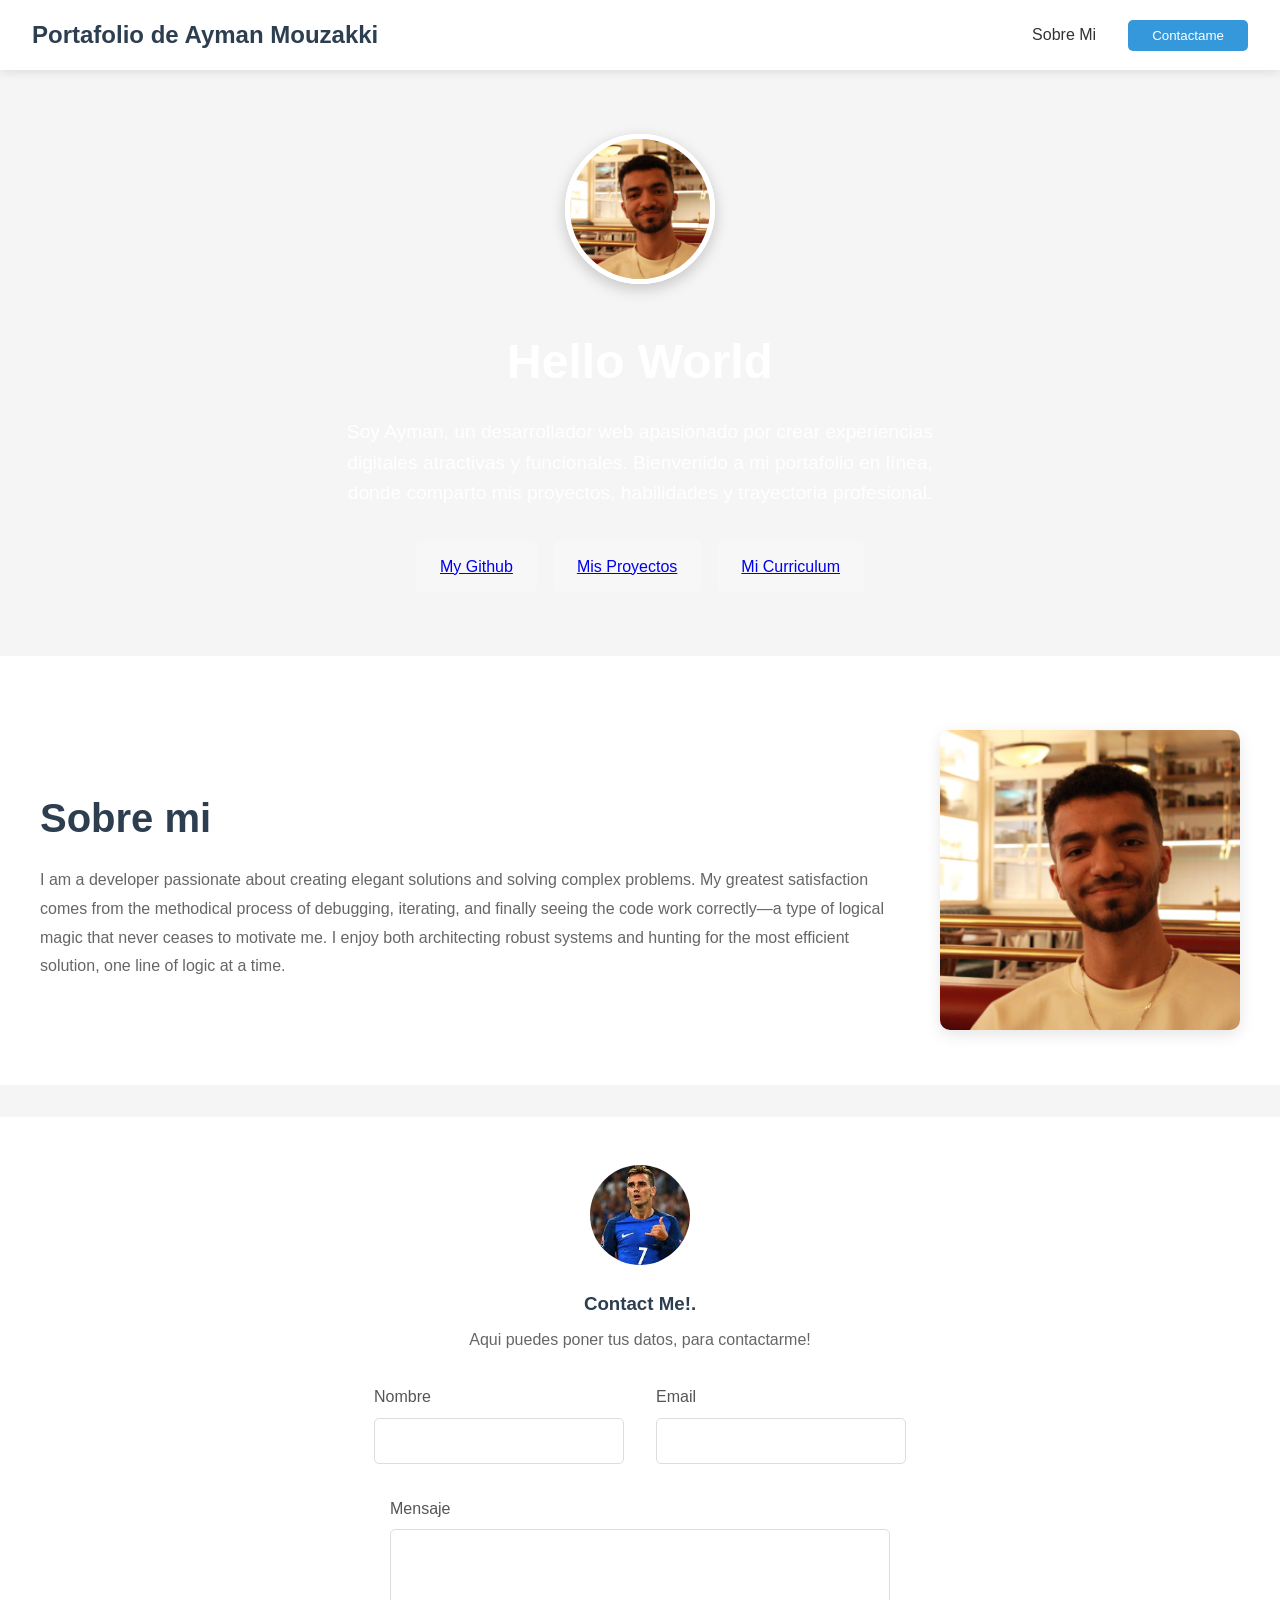
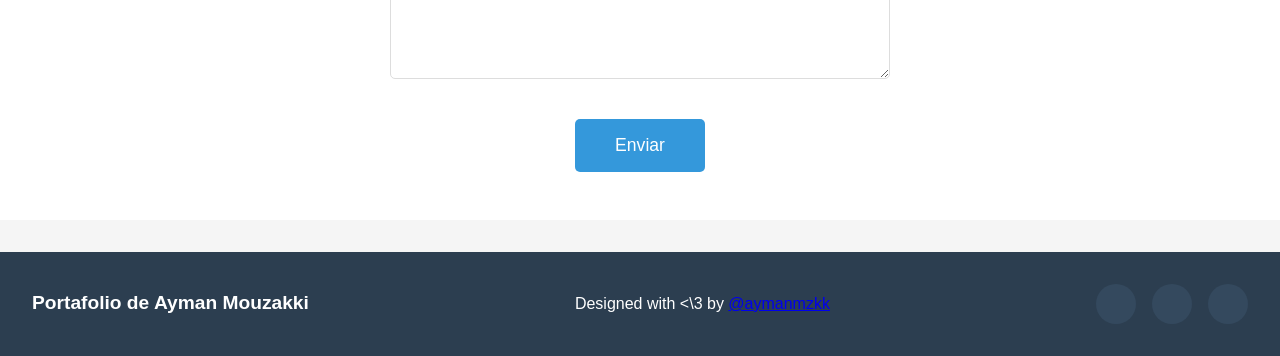
==== index.html @ 9262d787 "Add files via upload" ====
<!DOCTYPE html>
<html lang="en">
  <head>
    <meta charset="UTF-8" />
    <meta name="viewport" content="width=device-width, initial-scale=1.0" />
    <title>Portafolio de Ayman Mouzakki</title>
    <link rel="stylesheet" href="estilo.css" />
  </head>
  <body>
    <header>
      <nav>
        <ul>
          <li><a href="#" class="cf-name">Portafolio de Ayman Mouzakki</a></li>
          <div class="center-cf">
            <li>Sobre Mi</li>
            <button>Contactame</button>
          </div>
        </ul>
      </nav>
    </header>
    <section>
      <article>
        <div class="banner-main">
          <div class="img-div">
            <img class="avatar" />
            <div class="hover">
              <img src="CV picture.jpg" alt="" />
            </div>
          </div>
          <h1>Hello World </h1>

          <p>Soy Ayman, un desarrollador web apasionado por crear experiencias digitales atractivas y funcionales. Bienvenido a mi portafolio en línea, donde comparto mis proyectos, habilidades y trayectoria profesional.
          </p>
        <div class="red-social-manage">
          <div class="My-Github">
              <a href="https://github.com/aymanmzkk">My Github</a>
            </div>
            <div class="Mis-Proyectos">
              <a href="https://aymanmzkk.github.io/Portafolio/">Mis Proyectos</a>
            </div>
            <div class="Mi-Curriculum">
              <a href="https://aymanmzkk.github.io/Curriculum/">Mi Curriculum</a>
            </div>
          </div>
        </div>
        <div class="about-banner">
          <img class="hero" src="" alt="" />
          <div class="card">
            <div class="content-text">
              <h1>Sobre mi</h1>
              <p>
                I am a developer passionate about creating elegant solutions and solving complex problems. 
                My greatest satisfaction comes from the methodical process of debugging, 
                iterating, and finally seeing the code work correctly—a type of logical 
                magic that never ceases to motivate me. I enjoy both architecting robust 
                systems and hunting for the most efficient solution, one line of logic at a time.
              </p>
            </div>

            <div class="content-image">
              <img src="CV picture.jpg" alt="" />
            </div>
          </div>
        </div>
        <div class="contact-banner">
          <img src="Contact me.jpg" alt="" />
          <h1>Contact Me!.</h1>
          <p>Aqui puedes poner tus datos, para contactarme!</p>

          <div class="contact-inputs">
            <div class="input-div">
              <label>Nombre</label>
              <input type="text" />
            </div>

            <div class="input-div">
              <label>Email</label>
              <input type="text" />
            </div>
          </div>
          <div class="textarea-div">
            <label>Mensaje</label>
            <textarea></textarea>
          </div>
          <button>Enviar</button>
        </div>
      </article>
    </section>

    <footer>
      <nav>
        <ul>
          <p class="name">Portafolio de Ayman Mouzakki</p>
          <p>Designed with <\3 by <a href="https://www.linkedin.com/in/ayman-mouzakki-a1b63639b/">@aymanmzkk</a></p>
          <div class="red-social">
            <div class="card-red">
              <i class="bx bxl-facebook-circle"></i>
            </div>
            <div class="card-red">
              <i class="bx bxl-twitter"></i>
            </div>
            <div class="card-red">
              <i class="bx bxl-github"></i>
            </div>
          </div>
        </ul>
      </nav>
    </footer>
  </body>
</html>
---- estilo.css ----
/* Reset and basic styles */
* {
    margin: 0;
    padding: 0;
    box-sizing: border-box;
    font-family: 'Segoe UI', Tahoma, Geneva, Verdana, sans-serif;
}

body {
    background-color: #f5f5f5;
    color: #333;
    line-height: 1.6;
}

/* Header styles */
header {
    background-color: #fff;
    box-shadow: 0 2px 10px rgba(0,0,0,0.1);
    padding: 1rem 2rem;
    position: sticky;
    top: 0;
    z-index: 100;
}

nav ul {
    display: flex;
    justify-content: space-between;
    align-items: center;
    list-style: none;
}

.cf-name {
    font-size: 1.5rem;
    font-weight: bold;
    color: #2c3e50;
    text-decoration: none;
}

.center-cf {
    display: flex;
    align-items: center;
    gap: 2rem;
}

.center-cf button {
    background-color: #3498db;
    color: white;
    border: none;
    padding: 0.5rem 1.5rem;
    border-radius: 5px;
}

/* Banner Main */
.banner-main {
    text-align: center;
    padding: 4rem 2rem;
    background: linear-gradient(135deg, #667eea 0%);
    color: white;
}

.img-div {
    position: relative;
    display: inline-block;
    margin-bottom: 2rem;
}

.avatar {
    width: 150px;
    height: 150px;
    border-radius: 50%;
    border: 5px solid white;
    box-shadow: 0 5px 15px rgba(0,0,0,0.2);
}

.hover {
    position: absolute;
    top: 0;
    left: 0;
}

/* Maybe NOOOO */
.hover img {
    width: 150px;
    height: 150px;
    border-radius: 50%;
    object-fit: cover;
    border: 5px solid white;
}

.banner-main h1 {
    font-size: 3rem;
    margin-bottom: 1rem;
    
}

.banner-main p {
    font-size: 1.2rem;
    max-width: 600px;
    margin: 0 auto 2rem;
    
}

.red-social-manage {
    display: flex;
    justify-content: center;
    gap: 1rem;
    flex-wrap: wrap;
}

.Mi-Curriculum, .Mis-Proyectos, .My-Github {
    background: rgba(255,255,255,0.2);
    padding: 0.8rem 1.5rem;
    border-radius: 5px;
    cursor: pointer;
    transition: background-color 0.3s;
    display: flex;
    align-items: center;
    gap: 0.5rem;
}

/* About Banner */
.about-banner {
    padding: 3rem 2rem;
    background-color: white;
    margin-bottom: 2rem;
}

.card {
    display: flex;
    align-items: center;
    gap: 3rem;
    max-width: 1200px;
    margin: 0 auto;
    flex-wrap: wrap;
}

.content-text {
    flex: 1;
    min-width: 300px;
}

.content-text h1 {
    color: #2c3e50;
    margin-bottom: 1rem;
    font-size: 2.5rem;
}

.content-text p {
    color: #666;
    line-height: 1.8;
}

.content-image img {
    width: 300px;
    height: 300px;
    object-fit: cover;
    border-radius: 10px;
    box-shadow: 0 5px 15px rgba(0,0,0,0.1);
}

/* Contact Banner */
.contact-banner {
    background-color: white;
    padding: 3rem 2rem;
    text-align: center;
    margin-bottom: 2rem;
}

.contact-banner img {
    width: 100px;
    height: 100px;
    border-radius: 50%;
    object-fit: cover;
    margin-bottom: 1rem;
}

.contact-banner h1 {
    color: #2c3e50;
    margin-bottom: 0.5rem;
}

.contact-banner p {
    color: #666;
    margin-bottom: 2rem;
}

.contact-inputs {
    display: flex;
    gap: 2rem;
    justify-content: center;
    margin-bottom: 2rem;
    flex-wrap: wrap;
}

.input-div {
    display: flex;
    flex-direction: column;
    text-align: left;
    min-width: 250px;
}

.input-div label {
    margin-bottom: 0.5rem;
    color: #555;
    font-weight: 500;
}

.input-div input {
    padding: 0.8rem;
    border: 1px solid #ddd;
    border-radius: 5px;
    font-size: 1rem;
}

.textarea-div {
    max-width: 500px;
    margin: 0 auto 2rem;
    text-align: left;
}

.textarea-div label {
    display: block;
    margin-bottom: 0.5rem;
    color: #555;
    font-weight: 500;
}

.textarea-div textarea {
    width: 100%;
    padding: 0.8rem;
    border: 1px solid #ddd;
    border-radius: 5px;
    font-size: 1rem;
    min-height: 150px;
    resize: vertical;
}

.contact-banner button {
    background-color: #3498db;
    color: white;
    border: none;
    padding: 1rem 2.5rem;
    border-radius: 5px;
    font-size: 1.1rem;
    cursor: pointer;
    transition: background-color 0.3s;
}

.contact-banner button:hover {
    background-color: #2980b9;
}

/* Footer */
footer {
    background-color: #2c3e50;
    color: white;
    padding: 2rem;
}

footer nav ul {
    display: flex;
    justify-content: space-between;
    align-items: center;
    flex-wrap: wrap;
    gap: 1rem;
}

.name {
    font-size: 1.2rem;
    font-weight: bold;
}

.copy {
    color: #bdc3c7;
}

.red-social {
    display: flex;
    gap: 1rem;
}

.card-red {
    background-color: #34495e;
    width: 40px;
    height: 40px;
    border-radius: 50%;
    display: flex;
    align-items: center;
    justify-content: center;
    cursor: pointer;
    transition: background-color 0.3s;
}

.card-red:hover {
    background-color: #3498db;
}

.card-red i {
    font-size: 1.2rem;
}

/* Responsive Design */
@media (max-width: 768px) {
    .card {
        flex-direction: column;
        text-align: center;
    }
    
    .banner-main h1 {
        font-size: 2rem;
    }
    
    .contact-inputs {
        flex-direction: column;
        align-items: center;
    }
    
    footer nav ul {
        flex-direction: column;
        text-align: center;
    }
}

/* Add box icons styling */
.bx {
    vertical-align: middle;
}
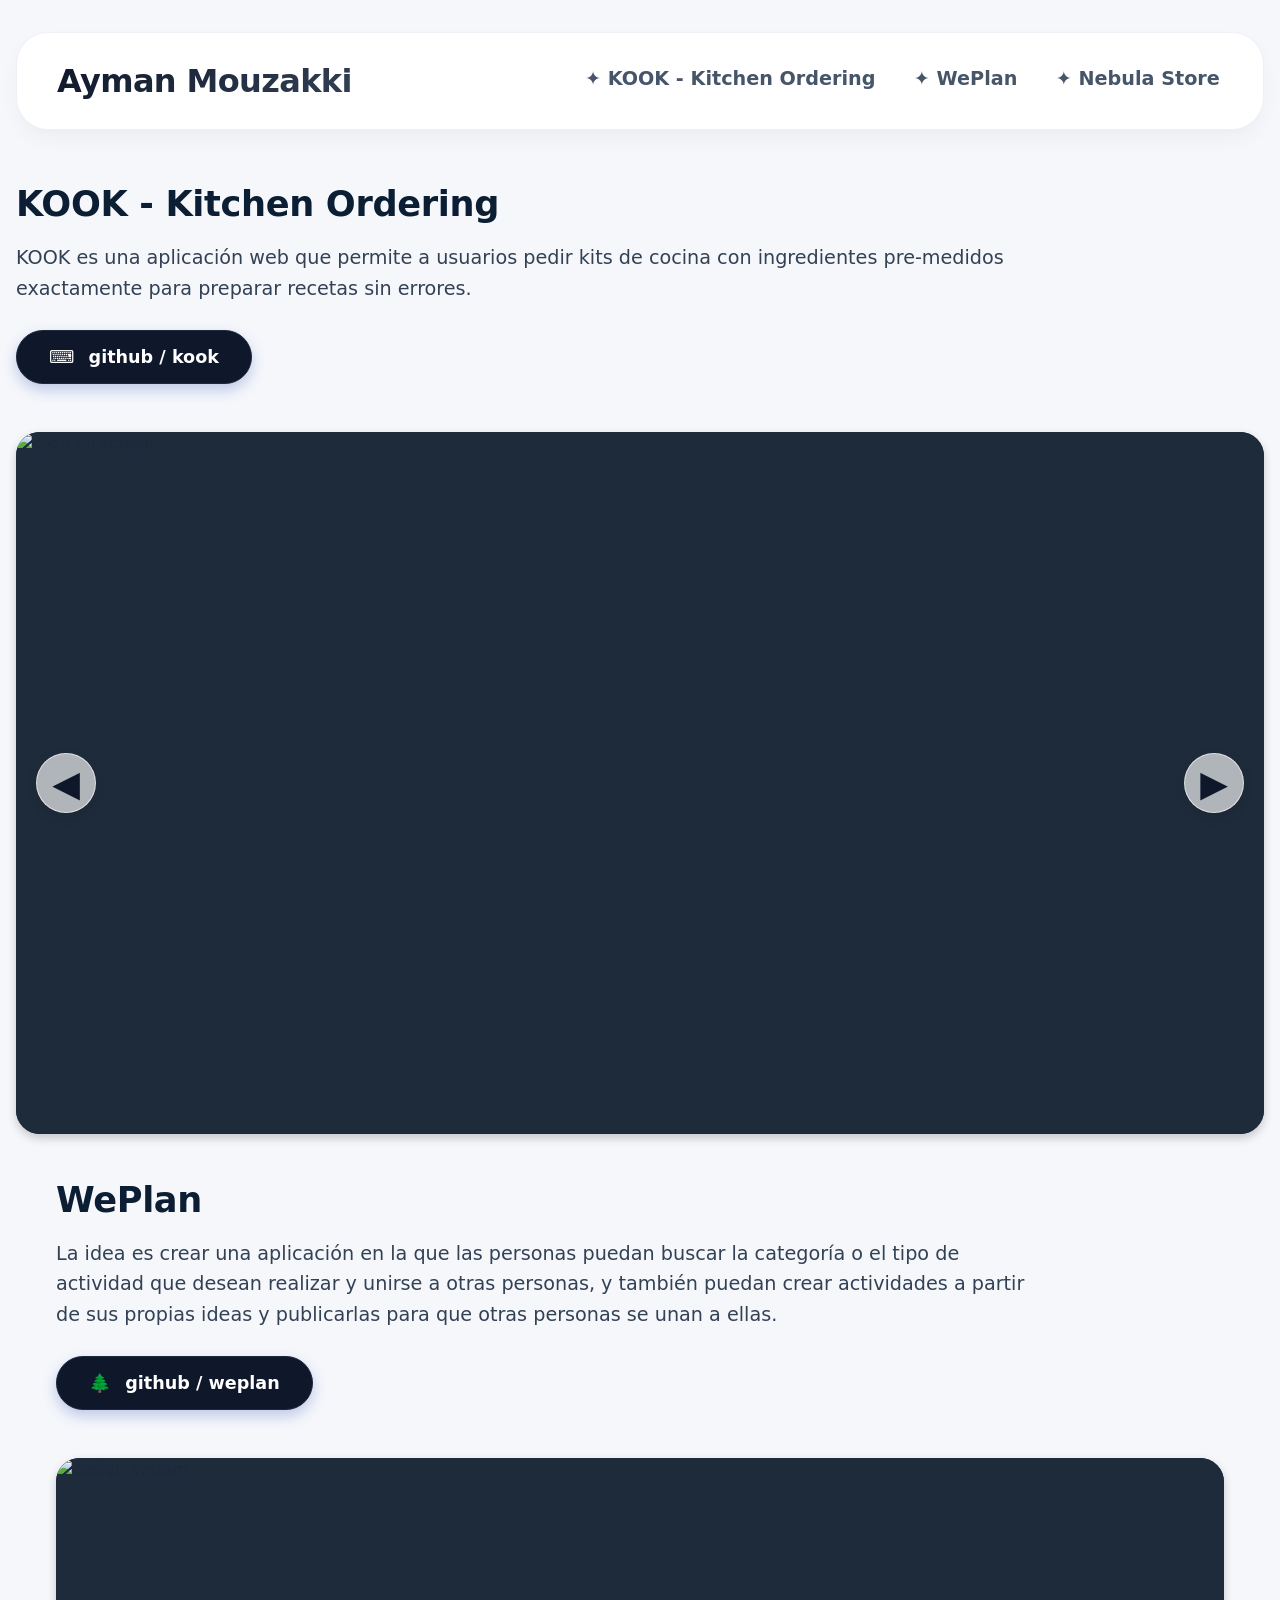
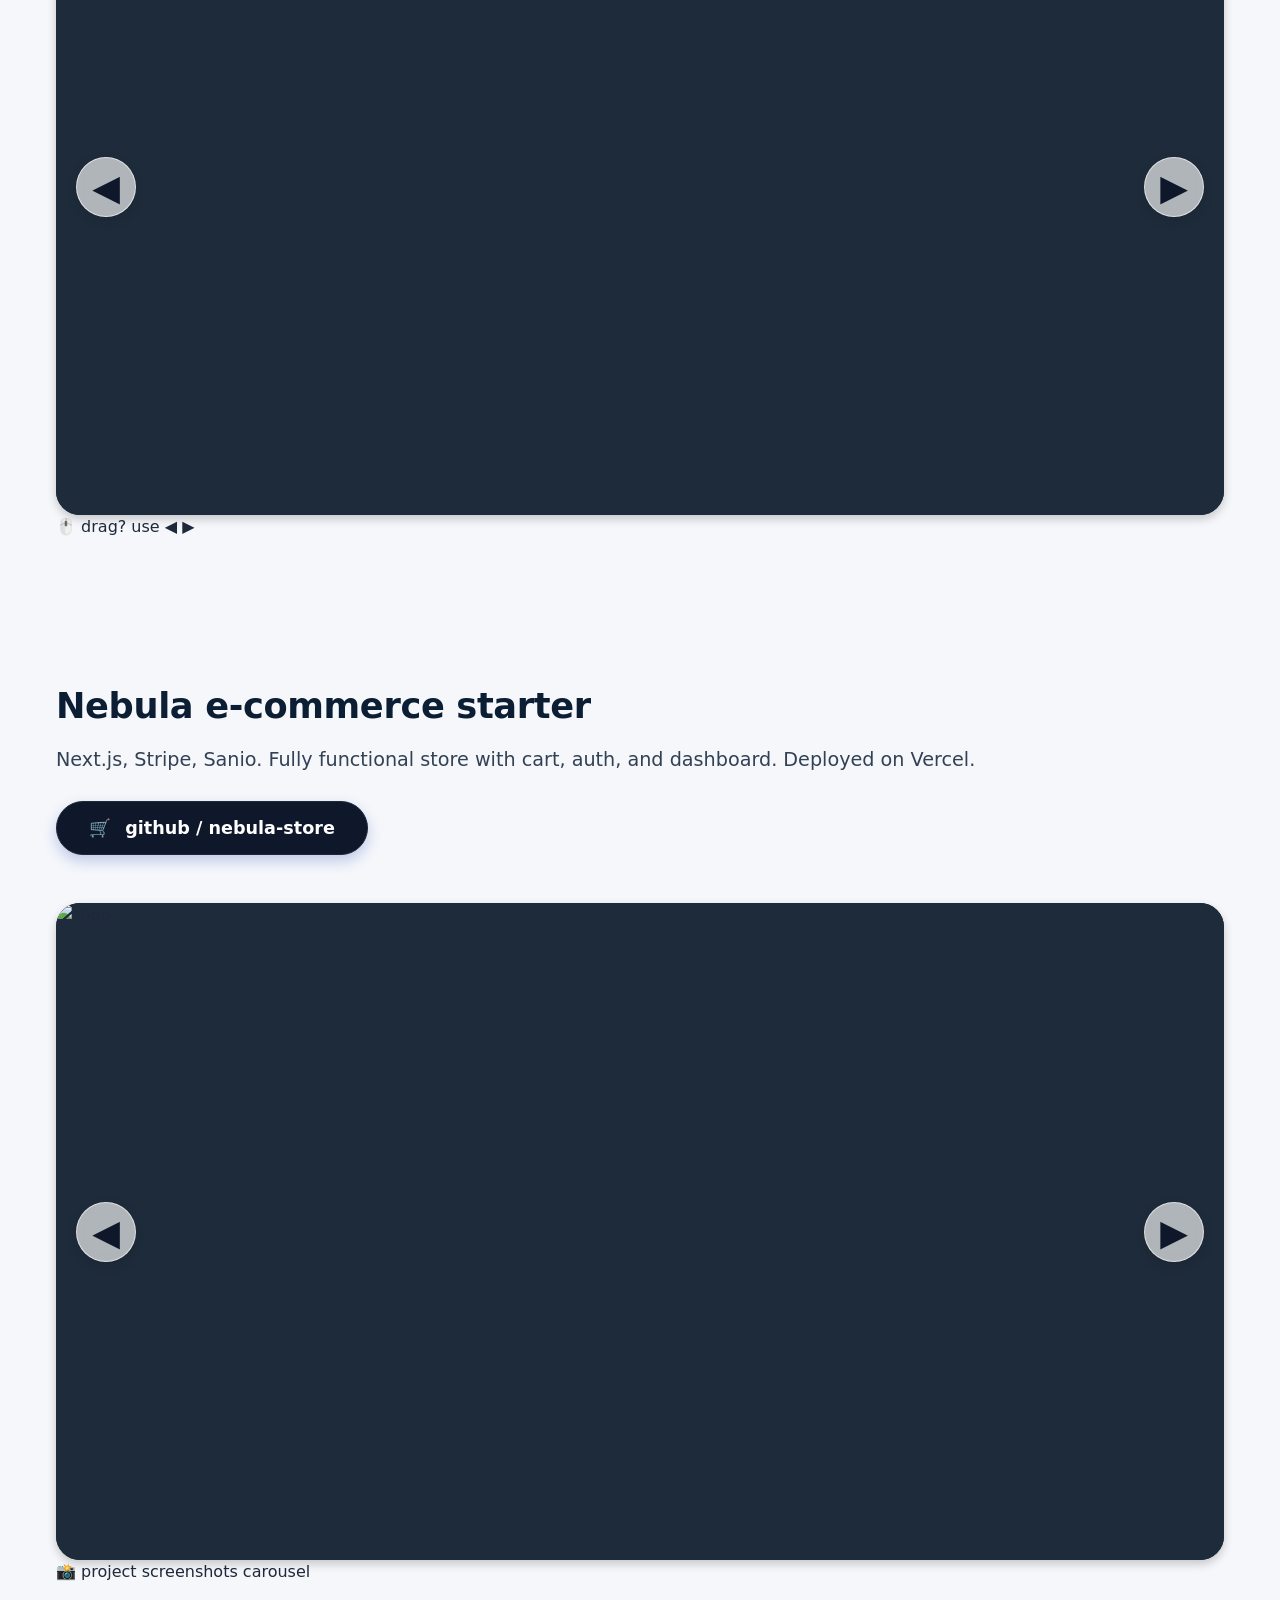
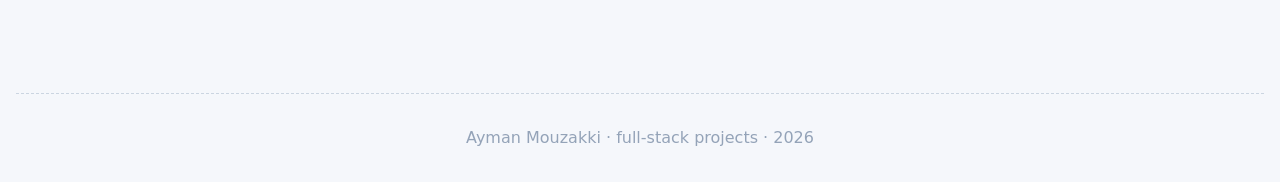
==== commit 8d42edbe: "1" ====
--- a/index.html
+++ b/index.html
@@ -1,110 +1,397 @@
 <!DOCTYPE html>
 <html lang="en">
-  <head>
-    <meta charset="UTF-8" />
-    <meta name="viewport" content="width=device-width, initial-scale=1.0" />
-    <title>Portafolio de Ayman Mouzakki</title>
-    <link rel="stylesheet" href="estilo.css" />
-  </head>
-  <body>
-    <header>
-      <nav>
-        <ul>
-          <li><a href="#" class="cf-name">Portafolio de Ayman Mouzakki</a></li>
-          <div class="center-cf">
-            <li>Sobre Mi</li>
-            <button>Contactame</button>
-          </div>
-        </ul>
+<head>
+  <meta charset="UTF-8">
+  <meta name="viewport" content="width=device-width, initial-scale=1.0">
+  <title>Ayman Mouzakki · portfolio</title>
+  <style>
+    /* Base reset & typography */
+    * {
+      margin: 0;
+      padding: 0;
+      box-sizing: border-box;
+      scroll-behavior: smooth; /* for smooth scrolling when clicking menu links */
+      font-family: system-ui, 'Segoe UI', Roboto, 'Helvetica Neue', sans-serif;
+    }
+
+    body {
+      background: #f5f7fb;
+      color: #1e293b;
+      line-height: 1.5;
+      padding: 2rem 1rem;
+      display: flex;
+      flex-direction: column;
+      align-items: center;
+    }
+
+    .page {
+      max-width: 1280px;
+      width: 100%;
+    }
+
+    /* ----- HEADER ----- */
+    header {
+      background: white;
+      border-radius: 32px;
+      padding: 1.5rem 2.5rem;
+      margin-bottom: 3rem;
+      box-shadow: 0 10px 25px -5px rgba(0,0,0,0.05), 0 8px 10px -6px rgba(0,0,0,0.02);
+      display: flex;
+      flex-wrap: wrap;
+      align-items: center;
+      justify-content: space-between;
+      border: 1px solid rgba(226, 232, 240, 0.6);
+      backdrop-filter: blur(2px);
+    }
+
+    .my-name {
+      font-size: 2rem;
+      font-weight: 700;
+      letter-spacing: -0.02em;
+      background: linear-gradient(135deg, #0f172a, #334155);
+      -webkit-background-clip: text;
+      -webkit-text-fill-color: transparent;
+      background-clip: text;
+    }
+
+    .menu-projects {
+      display: flex;
+      gap: 2rem;
+      flex-wrap: wrap;
+    }
+
+    .menu-projects a {
+      text-decoration: none;
+      font-weight: 600;
+      font-size: 1.2rem;
+      color: #475569;
+      padding: 0.4rem 0.2rem;
+      border-bottom: 3px solid transparent;
+      transition: 0.2s ease;
+    }
+
+    .menu-projects a:hover {
+      color: #0f172a;
+      border-bottom-color: #3b82f6;
+    }
+
+    /* ----- PROJECT CARDS (one under another) ----- */
+    .project-card {
+      padding: 2.5rem 2.5rem 2.8rem 2.5rem;
+      margin-bottom: 3.5rem;
+      transition: transform 0.2s;
+    }
+
+    .project-card:last-of-type {
+      margin-bottom: 0.5rem;
+    }
+
+    .project-title {
+      font-size: 2.2rem;
+      font-weight: 650;
+      letter-spacing: -0.01em;
+      color: #0b1e33;
+      margin-bottom: 0.75rem;
+    }
+
+    .project-description {
+      font-size: 1.2rem;
+      color: #334155;
+      max-width: 85%;
+      margin-bottom: 1.6rem;
+      line-height: 1.6;
+    }
+
+    .github-link {
+      display: inline-block;
+      background: #0f172a;
+      color: white;
+      text-decoration: none;
+      font-weight: 600;
+      padding: 0.8rem 2rem;
+      border-radius: 50px;
+      margin-bottom: 2rem;
+      box-shadow: 0 6px 14px rgba(30,64,175,0.25);
+      transition: background 0.2s, transform 0.1s;
+      border: 1px solid #1e293b;
+      font-size: 1.1rem;
+    }
+
+    .github-link:hover {
+      background: #1e293b;
+      transform: scale(1.02);
+    }
+
+    .github-link i {
+      margin-right: 8px;
+      font-style: normal;
+      font-weight: 400;
+    }
+
+    /* ----- CARRUSEL ----- */
+    .jocarsacarrusel {
+      width: 100%;       
+      max-width: 1280px;
+      height: auto;
+      aspect-ratio: 1280 / 720;  
+      overflow: hidden;
+      position: relative;
+      border-radius: 24px;
+      box-shadow: 0px 4px 10px rgba(0,0,0,0.2);
+      margin-top: 1rem;
+      background: #0b1a2a; 
+    }
+
+    .jocarsacarrusel section {
+      width: auto;
+      display: flex;
+      left: 0px;
+      transition: all 0.4s cubic-bezier(0.25, 0.46, 0.45, 0.94);
+      position: relative;
+      height: 100%;
+    }
+
+    .jocarsacarrusel section img {
+      width: 1280px;           
+      max-width: 1280px;
+      height: 100%;
+      object-fit: cover;
+      flex-shrink: 0;
+      background: #1e2b3a;
+    }
+
+    .jocarsacarrusel button {
+      border: none;
+      background: rgba(255, 255, 255, 0.65);
+      backdrop-filter: blur(4px);
+      width: 60px;
+      height: 60px;
+      position: absolute;
+      top: 50%;
+      transform: translateY(-50%);
+      border-radius: 60px;
+      font-size: 36px;
+      line-height: 60px;
+      text-align: center;
+      cursor: pointer;
+      z-index: 20;
+      color: #0f172a;
+      font-weight: 400;
+      box-shadow: 0 4px 12px rgba(0,0,0,0.1);
+      transition: all 0.25s;
+      border: 1px solid rgba(255,255,255,0.6);
+    }
+
+    .jocarsacarrusel button:hover {
+      background: rgba(255, 255, 255, 1);
+      transform: translateY(-50%) scale(1.05);
+    }
+
+    .jocarsacarrusel button:first-of-type {
+      left: 20px;
+    }
+
+    .jocarsacarrusel button:last-of-type {
+      right: 20px;
+    }
+
+    /* footer or small spacing */
+    .watermark {
+      margin-top: 4rem;
+      text-align: center;
+      color: #94a3b8;
+      border-top: 1px dashed #cbd5e1;
+      padding-top: 2rem;
+      font-size: 1rem;
+    }
+
+    /* responsiveness: smaller font & button size */
+    @media (max-width: 700px) {
+      header {
+        flex-direction: column;
+        align-items: start;
+        gap: 1rem;
+        padding: 1.5rem;
+      }
+      .menu-projects {
+        gap: 1.2rem;
+      }
+      .project-title {
+        font-size: 1.9rem;
+      }
+      .project-description {
+        max-width: 100%;
+        font-size: 1.1rem;
+      }
+      .jocarsacarrusel button {
+        width: 44px;
+        height: 44px;
+        font-size: 28px;
+        line-height: 44px;
+      }
+    }
+  </style>
+</head>
+<body>
+  <div class="page">
+    <!-- 1. HEADER with name & project menu -->
+    <header id="home">
+      <span class="my-name">Ayman Mouzakki</span>
+      <nav class="menu-projects">
+        <a href="#project-KOOK">✦ KOOK - Kitchen Ordering</a>
+        <a href="#project-WePlan">✦ WePlan</a>
+        <a href="#project-nebula">✦ Nebula Store</a>
       </nav>
     </header>
-    <section>
-      <article>
-        <div class="banner-main">
-          <div class="img-div">
-            <img class="avatar" />
-            <div class="hover">
-              <img src="CV picture.jpg" alt="" />
-            </div>
-          </div>
-          <h1>Hello World </h1>
-
-          <p>Soy Ayman, un desarrollador web apasionado por crear experiencias digitales atractivas y funcionales. Bienvenido a mi portafolio en línea, donde comparto mis proyectos, habilidades y trayectoria profesional.
-          </p>
-        <div class="red-social-manage">
-          <div class="My-Github">
-              <a href="https://github.com/aymanmzkk">My Github</a>
-            </div>
-            <div class="Mis-Proyectos">
-              <a href="https://aymanmzkk.github.io/Portafolio/">Mis Proyectos</a>
-            </div>
-            <div class="Mi-Curriculum">
-              <a href="https://aymanmzkk.github.io/Curriculum/">Mi Curriculum</a>
-            </div>
-          </div>
-        </div>
-        <div class="about-banner">
-          <img class="hero" src="" alt="" />
-          <div class="card">
-            <div class="content-text">
-              <h1>Sobre mi</h1>
-              <p>
-                I am a developer passionate about creating elegant solutions and solving complex problems. 
-                My greatest satisfaction comes from the methodical process of debugging, 
-                iterating, and finally seeing the code work correctly—a type of logical 
-                magic that never ceases to motivate me. I enjoy both architecting robust 
-                systems and hunting for the most efficient solution, one line of logic at a time.
-              </p>
-            </div>
-
-            <div class="content-image">
-              <img src="CV picture.jpg" alt="" />
-            </div>
-          </div>
-        </div>
-        <div class="contact-banner">
-          <img src="Contact me.jpg" alt="" />
-          <h1>Contact Me!.</h1>
-          <p>Aqui puedes poner tus datos, para contactarme!</p>
-
-          <div class="contact-inputs">
-            <div class="input-div">
-              <label>Nombre</label>
-              <input type="text" />
-            </div>
-
-            <div class="input-div">
-              <label>Email</label>
-              <input type="text" />
-            </div>
-          </div>
-          <div class="textarea-div">
-            <label>Mensaje</label>
-            <textarea></textarea>
-          </div>
-          <button>Enviar</button>
-        </div>
-      </article>
+
+    <!-- PROJECTS LIST (one after another) -->
+
+    <!-- PROJECT 1 - KOOK -->
+    <section id="project-KOOK" class="project-food">
+      <h2 class="project-title">KOOK - Kitchen Ordering</h2>
+      <p class="project-description">
+        KOOK es una aplicación web que permite a usuarios pedir kits de cocina con ingredientes pre-medidos exactamente para preparar recetas sin errores.
+      </p>
+      <a href="https://github.com/aymanmzkk/kook" target="_blank" class="github-link">
+        <i>⌨️</i> github / kook
+      </a>
+
+      <!-- CARRUSEL -->
+      <div class="jocarsacarrusel">
+        <img src="https://images.unsplash.com/photo-1555066931-4365d14bab8c?w=1280&h=720&fit=crop" alt="code on screen">
+        <img src="https://images.unsplash.com/photo-1581291518633-83b4ebd1d83e?w=1280&h=720&fit=crop" alt="UI components">
+        <img src="https://images.unsplash.com/photo-1461749280684-dccba630e2f6?w=1280&h=720&fit=crop" alt="coding laptop">
+        <img src="https://images.unsplash.com/photo-1558494949-ef010cbdcc31?w=1280&h=720&fit=crop" alt="server room">
+        <img src="https://images.unsplash.com/photo-1522252234503-e356532cafd5?w=1280&h=720&fit=crop" alt="developer">
+        <img src="https://images.unsplash.com/photo-1571171637578-41bc2dd41cd2?w=1280&h=720&fit=crop" alt="vs code">
+        <img src="https://images.unsplash.com/photo-1517694712202-14dd9538aa97?w=1280&h=720&fit=crop" alt="macbook">
+        <img src="https://images.unsplash.com/photo-1618477247222-acbdb0e159b3?w=1280&h=720&fit=crop" alt="analytics">
+      </div>
     </section>
 
-    <footer>
-      <nav>
-        <ul>
-          <p class="name">Portafolio de Ayman Mouzakki</p>
-          <p>Designed with <\3 by <a href="https://www.linkedin.com/in/ayman-mouzakki-a1b63639b/">@aymanmzkk</a></p>
-          <div class="red-social">
-            <div class="card-red">
-              <i class="bx bxl-facebook-circle"></i>
-            </div>
-            <div class="card-red">
-              <i class="bx bxl-twitter"></i>
-            </div>
-            <div class="card-red">
-              <i class="bx bxl-github"></i>
-            </div>
-          </div>
-        </ul>
-      </nav>
-    </footer>
-  </body>
+    <!-- PROJECT 2 - WePlan -->
+    <section id="project-WePlan" class="project-card">
+      <h2 class="project-title">WePlan</h2>
+      <p class="project-description">
+        La idea es crear una aplicación en la que las personas puedan buscar la categoría o el tipo de actividad que desean realizar y unirse a otras personas, y también puedan crear actividades a partir de sus propias ideas y publicarlas para que otras personas se unan a ellas.
+      </p>
+      <a href="https://github.com/BryanGF-hg/WePlan" target="_blank" class="github-link">
+        <i>🌲</i> github / weplan
+      </a>
+      <div class="jocarsacarrusel">
+        <img src="https://images.unsplash.com/photo-1467232004584-a241de8bcf5d?w=1280&h=720&fit=crop" alt="design system">
+        <img src="https://images.unsplash.com/photo-1504639725590-34d0984388b5?w=1280&h=720&fit=crop" alt="graphql">
+        <img src="https://images.unsplash.com/photo-1551288049-bebda4e38f71?w=1280&h=720&fit=crop" alt="dashboard">
+        <img src="https://images.unsplash.com/photo-1518432031352-d6fc5c10da5a?w=1280&h=720&fit=crop" alt="cms mock">
+        <img src="https://images.unsplash.com/photo-1522071820081-009f0129c71c?w=1280&h=720&fit=crop" alt="team">
+        <img src="https://images.unsplash.com/photo-1559028012-481c04fa702d?w=1280&h=720&fit=crop" alt="notebook">
+        <img src="https://images.unsplash.com/photo-1517245386807-bb43f82c33c4?w=1280&h=720&fit=crop" alt="wireframe">
+        <img src="https://images.unsplash.com/photo-1542744173-8e7e53415bb0?w=1280&h=720&fit=crop" alt="analytics">
+      </div>
+      <div class="carousel-note"><span>🖱️ drag? use ◀ ▶</span></div>
+    </section>
+
+    <!-- PROJECT 3 - Nebula Store -->
+    <section id="project-nebula" class="project-card">
+      <h2 class="project-title">Nebula e‑commerce starter</h2>
+      <p class="project-description">
+        Next.js, Stripe, Sanio. Fully functional store with cart, auth, and dashboard. Deployed on Vercel.
+      </p>
+      <a href="https://github.com/aymanmouzakki/nebula-store" target="_blank" class="github-link">
+        <i>🛒</i> github / nebula-store
+      </a>
+      <div class="jocarsacarrusel">
+        <img src="https://images.unsplash.com/photo-1472851294608-062f824d29cc?w=1280&h=720&fit=crop" alt="shop">
+        <img src="https://images.unsplash.com/photo-1523381210434-271e8be1f52b?w=1280&h=720&fit=crop" alt="clothes">
+        <img src="https://images.unsplash.com/photo-1441986300917-64674bd600d8?w=1280&h=720&fit=crop" alt="storefront">
+        <img src="https://images.unsplash.com/photo-1507842217343-583bb7270b66?w=1280&h=720&fit=crop" alt="library">
+        <img src="https://images.unsplash.com/photo-1523275335684-37898b6baf30?w=1280&h=720&fit=crop" alt="product">
+        <img src="https://images.unsplash.com/photo-1505740420928-5e560c06d30e?w=1280&h=720&fit=crop" alt="headphones">
+        <img src="https://images.unsplash.com/photo-1572635196237-14b3f281503f?w=1280&h=720&fit=crop" alt="sunglasses">
+        <img src="https://images.unsplash.com/photo-1483985988355-763728e1935b?w=1280&h=720&fit=crop" alt="shopping">
+      </div>
+      <div class="carousel-note"><span>📸 project screenshots carousel</span></div>
+    </section>
+
+    <div class="watermark">
+      Ayman Mouzakki · full‑stack projects · 2026
+    </div>
+  </div>
+
+  <!-- JavaScript for carousels (identical logic as prompt, but applied to each .jocarsacarrusel) -->
+  <script>
+    (function() {
+      // select all carousel containers
+      const carousels = document.querySelectorAll('.jocarsacarrusel');
+
+      carousels.forEach(container => {
+        // get the images inside this specific container
+        let rawImages = container.querySelectorAll('img');
+        if (rawImages.length === 0) return;
+
+        // remove images from DOM (they are still in rawImages NodeList)
+        rawImages.forEach(img => img.remove());
+
+        // create new section wrapper
+        let section = document.createElement('section');
+        section.style.left = '0px';
+        container.appendChild(section);
+
+        // re-append images inside section
+        rawImages.forEach(img => section.appendChild(img));
+
+        // create back & forward buttons
+        let backBtn = document.createElement('button');
+        backBtn.textContent = '◀';
+        container.appendChild(backBtn);
+
+        let forwardBtn = document.createElement('button');
+        forwardBtn.textContent = '▶';
+        container.appendChild(forwardBtn);
+
+        // carousel state
+        let counter = 0;
+        const imageWidth = 1280; // fixed as original design
+        const maxCounter = -(rawImages.length - 1); // e.g., if 8 images, left can go to -7*1280
+
+        // move function
+        function updateCarousel() {
+          // clamp counter (free sliding, but we prevent going beyond first/last)
+          if (counter > 0) counter = 0;
+          if (counter < -(rawImages.length - 1)) counter = -(rawImages.length - 1);
+          section.style.left = (counter * imageWidth) + 'px';
+        }
+
+        forwardBtn.onclick = () => {
+          counter--;  // goes left (negative)
+          if (counter < -(rawImages.length - 1)) counter = -(rawImages.length - 1);
+          updateCarousel();
+        };
+
+        backBtn.onclick = () => {
+          counter++;  // goes right (positive)
+          if (counter > 0) counter = 0;
+          updateCarousel();
+        };
+
+        // optional: if container width changes, we could adjust, but we keep original logic.
+        // also prevent button default
+        backBtn.onmousedown = (e) => e.preventDefault();
+        forwardBtn.onmousedown = (e) => e.preventDefault();
+      });
+    })();
+  </script>
+
+  <!-- small addition: fix button event conflicts & touchscreens friendly -->
+  <style>
+    .jocarsacarrusel button {
+      user-select: none;
+      -webkit-tap-highlight-color: transparent;
+    }
+    /* optional to make images visible while loading */
+    .jocarsacarrusel section img {
+      background: #1e2b3a;
+    }
+  </style>
+</body>
 </html>
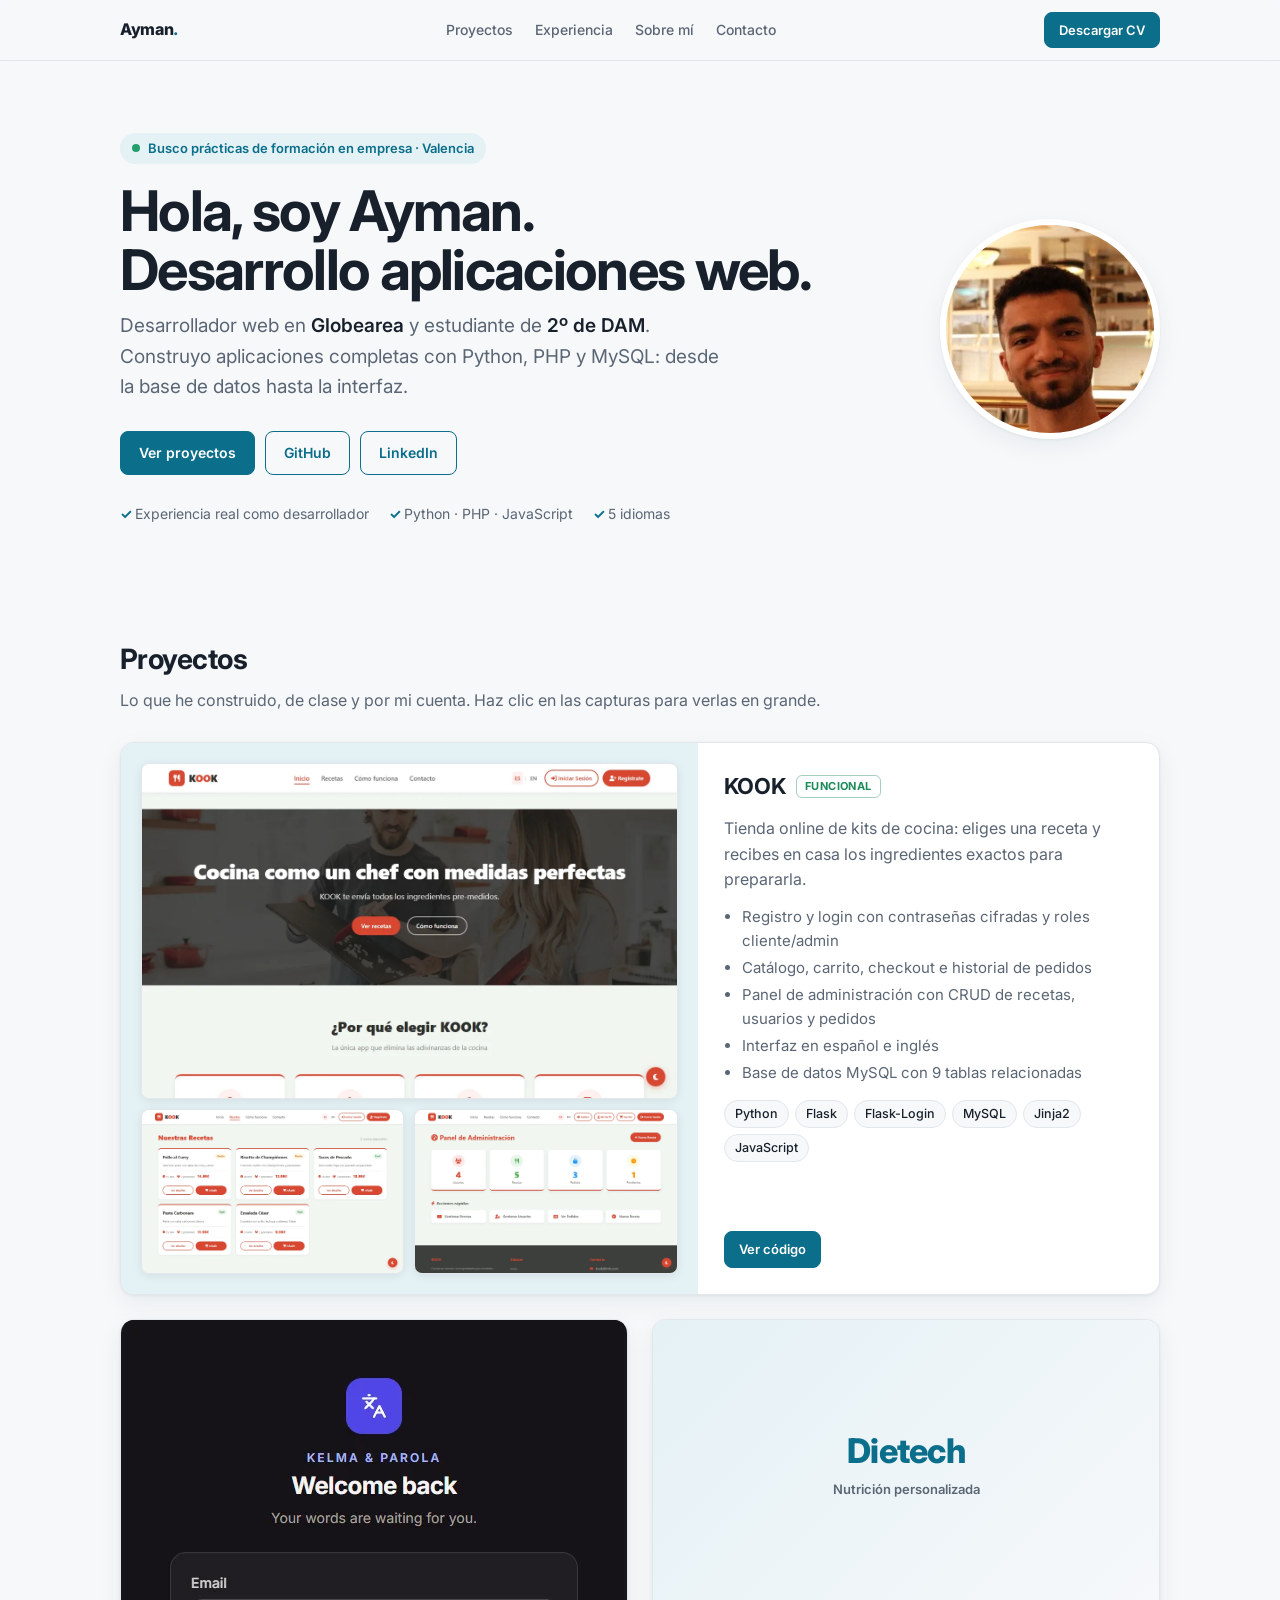
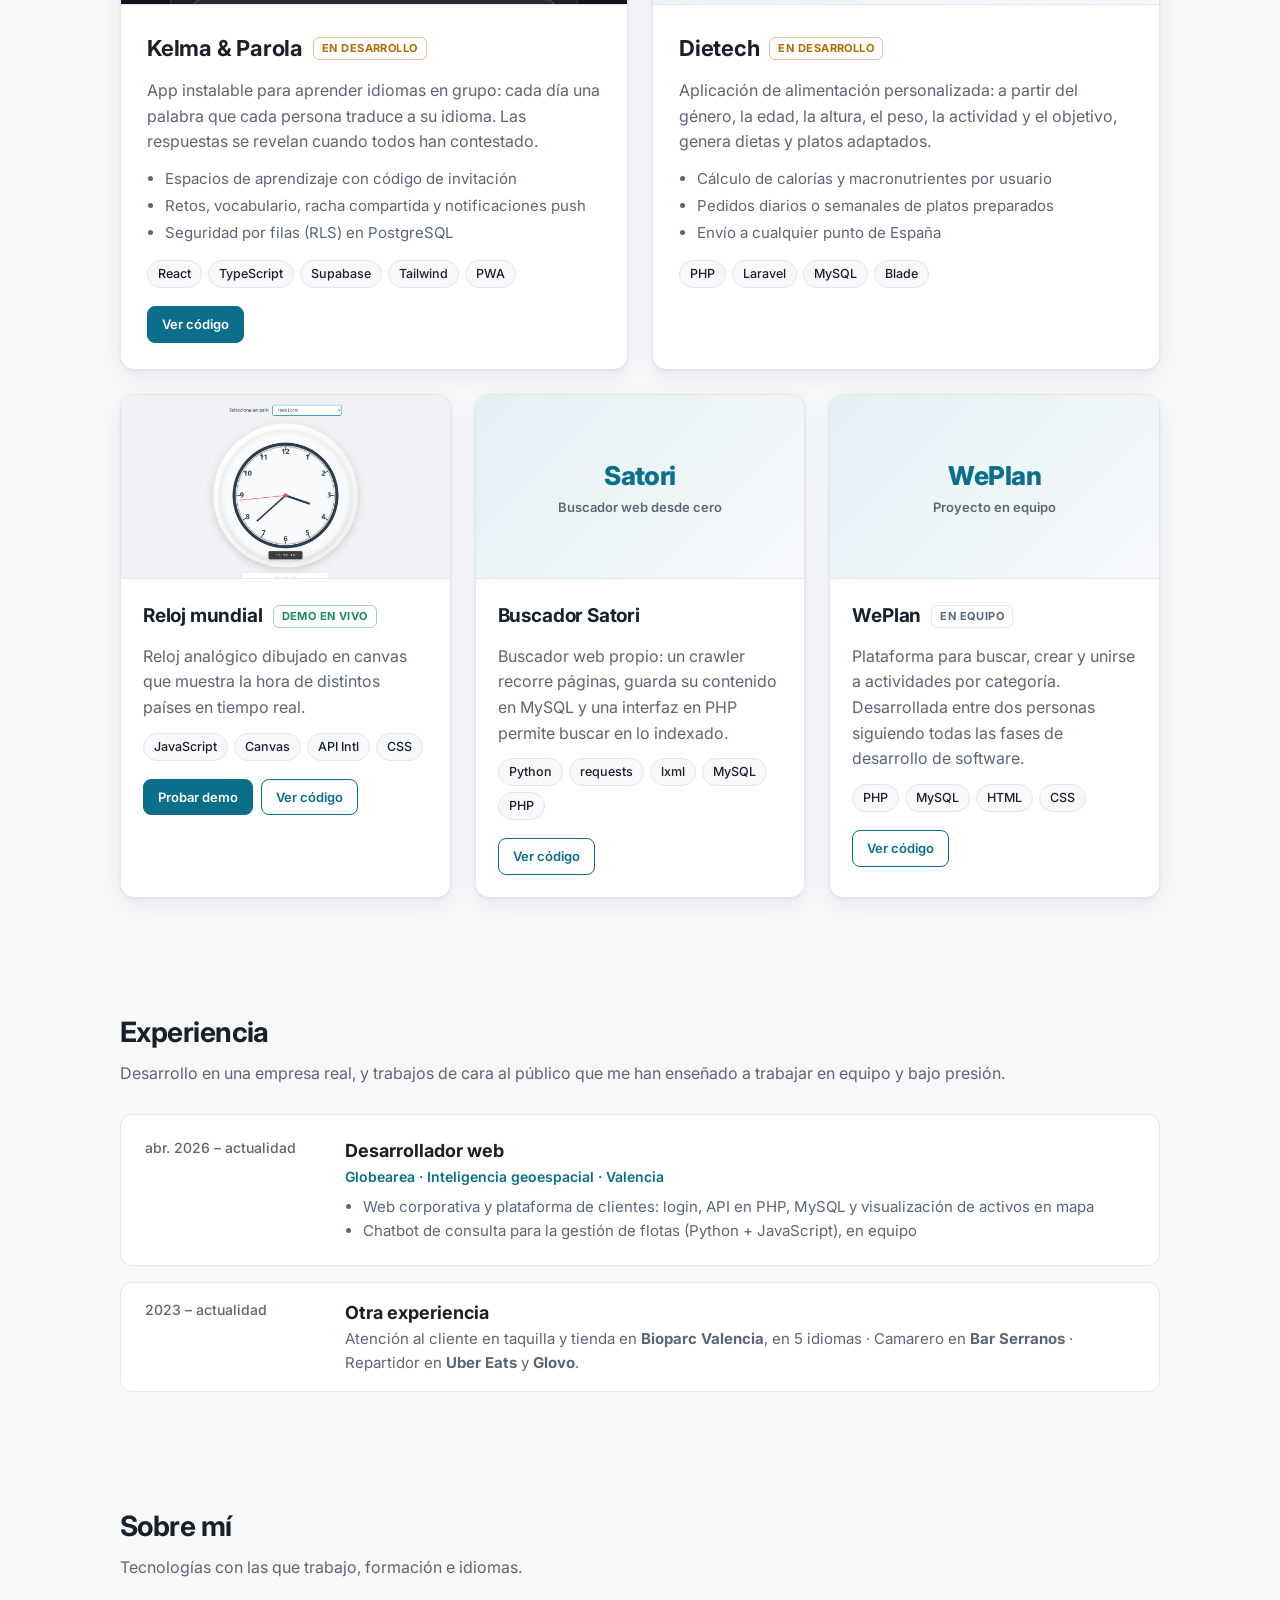
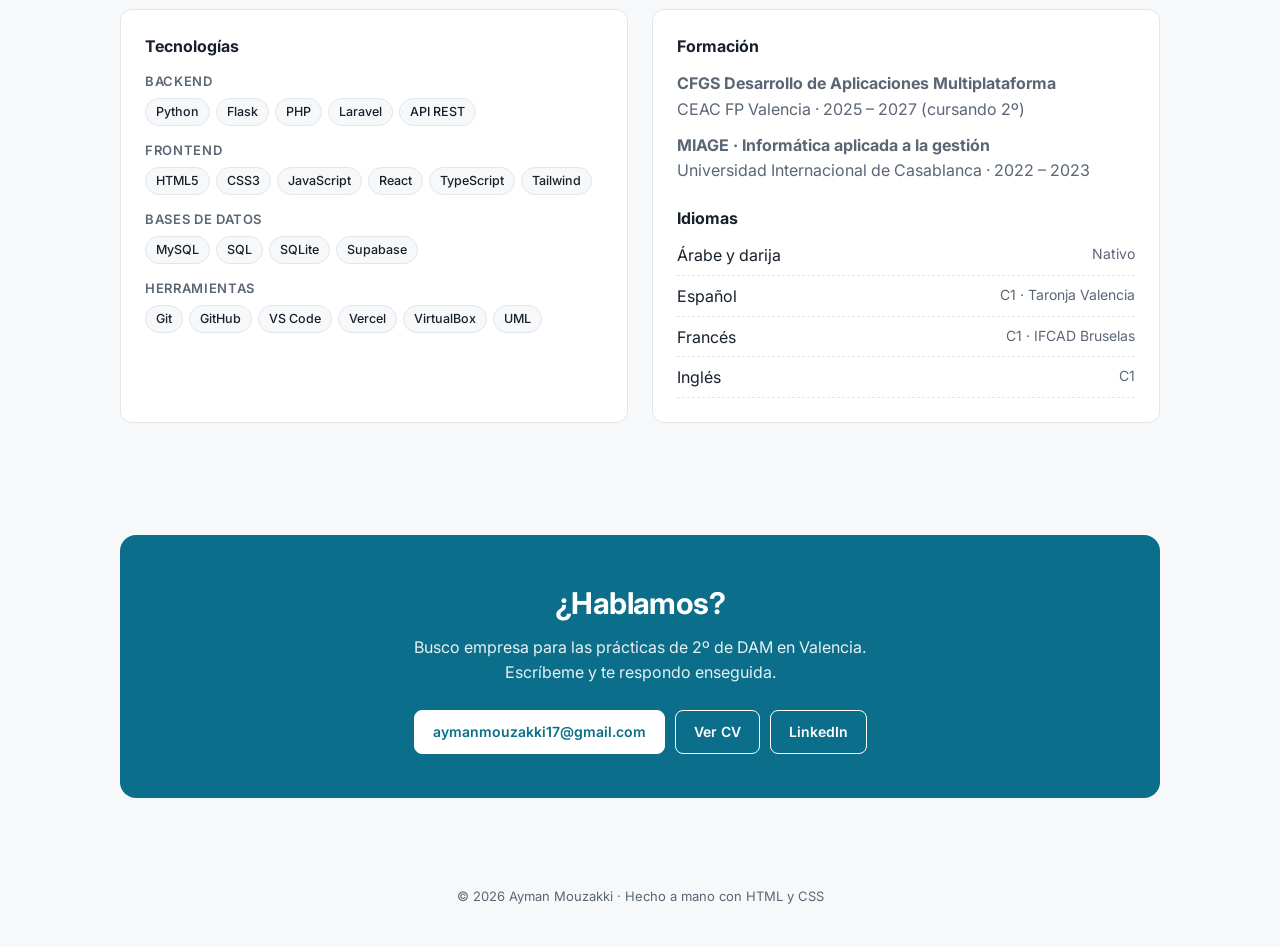
==== commit 2077f81a: "Portafolio nuevo: proyectos con capturas reales, experiencia, tecnologías y contacto Co-Authored-By:" ====
--- a/index.html
+++ b/index.html
@@ -1,397 +1,465 @@
-<!DOCTYPE html>
-<html lang="en">
-<head>
-  <meta charset="UTF-8">
-  <meta name="viewport" content="width=device-width, initial-scale=1.0">
-  <title>Ayman Mouzakki · portfolio</title>
-  <style>
-    /* Base reset & typography */
-    * {
-      margin: 0;
-      padding: 0;
-      box-sizing: border-box;
-      scroll-behavior: smooth; /* for smooth scrolling when clicking menu links */
-      font-family: system-ui, 'Segoe UI', Roboto, 'Helvetica Neue', sans-serif;
-    }
-
-    body {
-      background: #f5f7fb;
-      color: #1e293b;
-      line-height: 1.5;
-      padding: 2rem 1rem;
-      display: flex;
-      flex-direction: column;
-      align-items: center;
-    }
-
-    .page {
-      max-width: 1280px;
-      width: 100%;
-    }
-
-    /* ----- HEADER ----- */
-    header {
-      background: white;
-      border-radius: 32px;
-      padding: 1.5rem 2.5rem;
-      margin-bottom: 3rem;
-      box-shadow: 0 10px 25px -5px rgba(0,0,0,0.05), 0 8px 10px -6px rgba(0,0,0,0.02);
-      display: flex;
-      flex-wrap: wrap;
-      align-items: center;
-      justify-content: space-between;
-      border: 1px solid rgba(226, 232, 240, 0.6);
-      backdrop-filter: blur(2px);
-    }
-
-    .my-name {
-      font-size: 2rem;
-      font-weight: 700;
-      letter-spacing: -0.02em;
-      background: linear-gradient(135deg, #0f172a, #334155);
-      -webkit-background-clip: text;
-      -webkit-text-fill-color: transparent;
-      background-clip: text;
-    }
-
-    .menu-projects {
-      display: flex;
-      gap: 2rem;
-      flex-wrap: wrap;
-    }
-
-    .menu-projects a {
-      text-decoration: none;
-      font-weight: 600;
-      font-size: 1.2rem;
-      color: #475569;
-      padding: 0.4rem 0.2rem;
-      border-bottom: 3px solid transparent;
-      transition: 0.2s ease;
-    }
-
-    .menu-projects a:hover {
-      color: #0f172a;
-      border-bottom-color: #3b82f6;
-    }
-
-    /* ----- PROJECT CARDS (one under another) ----- */
-    .project-card {
-      padding: 2.5rem 2.5rem 2.8rem 2.5rem;
-      margin-bottom: 3.5rem;
-      transition: transform 0.2s;
-    }
-
-    .project-card:last-of-type {
-      margin-bottom: 0.5rem;
-    }
-
-    .project-title {
-      font-size: 2.2rem;
-      font-weight: 650;
-      letter-spacing: -0.01em;
-      color: #0b1e33;
-      margin-bottom: 0.75rem;
-    }
-
-    .project-description {
-      font-size: 1.2rem;
-      color: #334155;
-      max-width: 85%;
-      margin-bottom: 1.6rem;
-      line-height: 1.6;
-    }
-
-    .github-link {
-      display: inline-block;
-      background: #0f172a;
-      color: white;
-      text-decoration: none;
-      font-weight: 600;
-      padding: 0.8rem 2rem;
-      border-radius: 50px;
-      margin-bottom: 2rem;
-      box-shadow: 0 6px 14px rgba(30,64,175,0.25);
-      transition: background 0.2s, transform 0.1s;
-      border: 1px solid #1e293b;
-      font-size: 1.1rem;
-    }
-
-    .github-link:hover {
-      background: #1e293b;
-      transform: scale(1.02);
-    }
-
-    .github-link i {
-      margin-right: 8px;
-      font-style: normal;
-      font-weight: 400;
-    }
-
-    /* ----- CARRUSEL ----- */
-    .jocarsacarrusel {
-      width: 100%;       
-      max-width: 1280px;
-      height: auto;
-      aspect-ratio: 1280 / 720;  
-      overflow: hidden;
-      position: relative;
-      border-radius: 24px;
-      box-shadow: 0px 4px 10px rgba(0,0,0,0.2);
-      margin-top: 1rem;
-      background: #0b1a2a; 
-    }
-
-    .jocarsacarrusel section {
-      width: auto;
-      display: flex;
-      left: 0px;
-      transition: all 0.4s cubic-bezier(0.25, 0.46, 0.45, 0.94);
-      position: relative;
-      height: 100%;
-    }
-
-    .jocarsacarrusel section img {
-      width: 1280px;           
-      max-width: 1280px;
-      height: 100%;
-      object-fit: cover;
-      flex-shrink: 0;
-      background: #1e2b3a;
-    }
-
-    .jocarsacarrusel button {
-      border: none;
-      background: rgba(255, 255, 255, 0.65);
-      backdrop-filter: blur(4px);
-      width: 60px;
-      height: 60px;
-      position: absolute;
-      top: 50%;
-      transform: translateY(-50%);
-      border-radius: 60px;
-      font-size: 36px;
-      line-height: 60px;
-      text-align: center;
-      cursor: pointer;
-      z-index: 20;
-      color: #0f172a;
-      font-weight: 400;
-      box-shadow: 0 4px 12px rgba(0,0,0,0.1);
-      transition: all 0.25s;
-      border: 1px solid rgba(255,255,255,0.6);
-    }
-
-    .jocarsacarrusel button:hover {
-      background: rgba(255, 255, 255, 1);
-      transform: translateY(-50%) scale(1.05);
-    }
-
-    .jocarsacarrusel button:first-of-type {
-      left: 20px;
-    }
-
-    .jocarsacarrusel button:last-of-type {
-      right: 20px;
-    }
-
-    /* footer or small spacing */
-    .watermark {
-      margin-top: 4rem;
-      text-align: center;
-      color: #94a3b8;
-      border-top: 1px dashed #cbd5e1;
-      padding-top: 2rem;
-      font-size: 1rem;
-    }
-
-    /* responsiveness: smaller font & button size */
-    @media (max-width: 700px) {
-      header {
-        flex-direction: column;
-        align-items: start;
-        gap: 1rem;
-        padding: 1.5rem;
-      }
-      .menu-projects {
-        gap: 1.2rem;
-      }
-      .project-title {
-        font-size: 1.9rem;
-      }
-      .project-description {
-        max-width: 100%;
-        font-size: 1.1rem;
-      }
-      .jocarsacarrusel button {
-        width: 44px;
-        height: 44px;
-        font-size: 28px;
-        line-height: 44px;
-      }
-    }
-  </style>
-</head>
-<body>
-  <div class="page">
-    <!-- 1. HEADER with name & project menu -->
-    <header id="home">
-      <span class="my-name">Ayman Mouzakki</span>
-      <nav class="menu-projects">
-        <a href="#project-KOOK">✦ KOOK - Kitchen Ordering</a>
-        <a href="#project-WePlan">✦ WePlan</a>
-        <a href="#project-nebula">✦ Nebula Store</a>
-      </nav>
-    </header>
-
-    <!-- PROJECTS LIST (one after another) -->
-
-    <!-- PROJECT 1 - KOOK -->
-    <section id="project-KOOK" class="project-food">
-      <h2 class="project-title">KOOK - Kitchen Ordering</h2>
-      <p class="project-description">
-        KOOK es una aplicación web que permite a usuarios pedir kits de cocina con ingredientes pre-medidos exactamente para preparar recetas sin errores.
-      </p>
-      <a href="https://github.com/aymanmzkk/kook" target="_blank" class="github-link">
-        <i>⌨️</i> github / kook
-      </a>
-
-      <!-- CARRUSEL -->
-      <div class="jocarsacarrusel">
-        <img src="https://images.unsplash.com/photo-1555066931-4365d14bab8c?w=1280&h=720&fit=crop" alt="code on screen">
-        <img src="https://images.unsplash.com/photo-1581291518633-83b4ebd1d83e?w=1280&h=720&fit=crop" alt="UI components">
-        <img src="https://images.unsplash.com/photo-1461749280684-dccba630e2f6?w=1280&h=720&fit=crop" alt="coding laptop">
-        <img src="https://images.unsplash.com/photo-1558494949-ef010cbdcc31?w=1280&h=720&fit=crop" alt="server room">
-        <img src="https://images.unsplash.com/photo-1522252234503-e356532cafd5?w=1280&h=720&fit=crop" alt="developer">
-        <img src="https://images.unsplash.com/photo-1571171637578-41bc2dd41cd2?w=1280&h=720&fit=crop" alt="vs code">
-        <img src="https://images.unsplash.com/photo-1517694712202-14dd9538aa97?w=1280&h=720&fit=crop" alt="macbook">
-        <img src="https://images.unsplash.com/photo-1618477247222-acbdb0e159b3?w=1280&h=720&fit=crop" alt="analytics">
-      </div>
-    </section>
-
-    <!-- PROJECT 2 - WePlan -->
-    <section id="project-WePlan" class="project-card">
-      <h2 class="project-title">WePlan</h2>
-      <p class="project-description">
-        La idea es crear una aplicación en la que las personas puedan buscar la categoría o el tipo de actividad que desean realizar y unirse a otras personas, y también puedan crear actividades a partir de sus propias ideas y publicarlas para que otras personas se unan a ellas.
-      </p>
-      <a href="https://github.com/BryanGF-hg/WePlan" target="_blank" class="github-link">
-        <i>🌲</i> github / weplan
-      </a>
-      <div class="jocarsacarrusel">
-        <img src="https://images.unsplash.com/photo-1467232004584-a241de8bcf5d?w=1280&h=720&fit=crop" alt="design system">
-        <img src="https://images.unsplash.com/photo-1504639725590-34d0984388b5?w=1280&h=720&fit=crop" alt="graphql">
-        <img src="https://images.unsplash.com/photo-1551288049-bebda4e38f71?w=1280&h=720&fit=crop" alt="dashboard">
-        <img src="https://images.unsplash.com/photo-1518432031352-d6fc5c10da5a?w=1280&h=720&fit=crop" alt="cms mock">
-        <img src="https://images.unsplash.com/photo-1522071820081-009f0129c71c?w=1280&h=720&fit=crop" alt="team">
-        <img src="https://images.unsplash.com/photo-1559028012-481c04fa702d?w=1280&h=720&fit=crop" alt="notebook">
-        <img src="https://images.unsplash.com/photo-1517245386807-bb43f82c33c4?w=1280&h=720&fit=crop" alt="wireframe">
-        <img src="https://images.unsplash.com/photo-1542744173-8e7e53415bb0?w=1280&h=720&fit=crop" alt="analytics">
-      </div>
-      <div class="carousel-note"><span>🖱️ drag? use ◀ ▶</span></div>
-    </section>
-
-    <!-- PROJECT 3 - Nebula Store -->
-    <section id="project-nebula" class="project-card">
-      <h2 class="project-title">Nebula e‑commerce starter</h2>
-      <p class="project-description">
-        Next.js, Stripe, Sanio. Fully functional store with cart, auth, and dashboard. Deployed on Vercel.
-      </p>
-      <a href="https://github.com/aymanmouzakki/nebula-store" target="_blank" class="github-link">
-        <i>🛒</i> github / nebula-store
-      </a>
-      <div class="jocarsacarrusel">
-        <img src="https://images.unsplash.com/photo-1472851294608-062f824d29cc?w=1280&h=720&fit=crop" alt="shop">
-        <img src="https://images.unsplash.com/photo-1523381210434-271e8be1f52b?w=1280&h=720&fit=crop" alt="clothes">
-        <img src="https://images.unsplash.com/photo-1441986300917-64674bd600d8?w=1280&h=720&fit=crop" alt="storefront">
-        <img src="https://images.unsplash.com/photo-1507842217343-583bb7270b66?w=1280&h=720&fit=crop" alt="library">
-        <img src="https://images.unsplash.com/photo-1523275335684-37898b6baf30?w=1280&h=720&fit=crop" alt="product">
-        <img src="https://images.unsplash.com/photo-1505740420928-5e560c06d30e?w=1280&h=720&fit=crop" alt="headphones">
-        <img src="https://images.unsplash.com/photo-1572635196237-14b3f281503f?w=1280&h=720&fit=crop" alt="sunglasses">
-        <img src="https://images.unsplash.com/photo-1483985988355-763728e1935b?w=1280&h=720&fit=crop" alt="shopping">
-      </div>
-      <div class="carousel-note"><span>📸 project screenshots carousel</span></div>
-    </section>
-
-    <div class="watermark">
-      Ayman Mouzakki · full‑stack projects · 2026
-    </div>
-  </div>
-
-  <!-- JavaScript for carousels (identical logic as prompt, but applied to each .jocarsacarrusel) -->
-  <script>
-    (function() {
-      // select all carousel containers
-      const carousels = document.querySelectorAll('.jocarsacarrusel');
-
-      carousels.forEach(container => {
-        // get the images inside this specific container
-        let rawImages = container.querySelectorAll('img');
-        if (rawImages.length === 0) return;
-
-        // remove images from DOM (they are still in rawImages NodeList)
-        rawImages.forEach(img => img.remove());
-
-        // create new section wrapper
-        let section = document.createElement('section');
-        section.style.left = '0px';
-        container.appendChild(section);
-
-        // re-append images inside section
-        rawImages.forEach(img => section.appendChild(img));
-
-        // create back & forward buttons
-        let backBtn = document.createElement('button');
-        backBtn.textContent = '◀';
-        container.appendChild(backBtn);
-
-        let forwardBtn = document.createElement('button');
-        forwardBtn.textContent = '▶';
-        container.appendChild(forwardBtn);
-
-        // carousel state
-        let counter = 0;
-        const imageWidth = 1280; // fixed as original design
-        const maxCounter = -(rawImages.length - 1); // e.g., if 8 images, left can go to -7*1280
-
-        // move function
-        function updateCarousel() {
-          // clamp counter (free sliding, but we prevent going beyond first/last)
-          if (counter > 0) counter = 0;
-          if (counter < -(rawImages.length - 1)) counter = -(rawImages.length - 1);
-          section.style.left = (counter * imageWidth) + 'px';
-        }
-
-        forwardBtn.onclick = () => {
-          counter--;  // goes left (negative)
-          if (counter < -(rawImages.length - 1)) counter = -(rawImages.length - 1);
-          updateCarousel();
-        };
-
-        backBtn.onclick = () => {
-          counter++;  // goes right (positive)
-          if (counter > 0) counter = 0;
-          updateCarousel();
-        };
-
-        // optional: if container width changes, we could adjust, but we keep original logic.
-        // also prevent button default
-        backBtn.onmousedown = (e) => e.preventDefault();
-        forwardBtn.onmousedown = (e) => e.preventDefault();
-      });
-    })();
-  </script>
-
-  <!-- small addition: fix button event conflicts & touchscreens friendly -->
-  <style>
-    .jocarsacarrusel button {
-      user-select: none;
-      -webkit-tap-highlight-color: transparent;
-    }
-    /* optional to make images visible while loading */
-    .jocarsacarrusel section img {
-      background: #1e2b3a;
-    }
-  </style>
-</body>
-</html>+<!DOCTYPE html>
+<html lang="es">
+<head>
+  <meta charset="UTF-8">
+  <meta name="viewport" content="width=device-width, initial-scale=1.0">
+  <title>Ayman Mouzakki · Portafolio</title>
+  <meta name="description" content="Portafolio de Ayman Mouzakki, desarrollador web y estudiante de 2º de DAM en Valencia. Proyectos con Python, Flask, PHP, Laravel, React y MySQL.">
+  <meta property="og:title" content="Ayman Mouzakki · Portafolio">
+  <meta property="og:description" content="Desarrollador web y estudiante de 2º de DAM en Valencia. Busco prácticas.">
+  <meta property="og:image" content="https://aymanmzkk.github.io/Portafolio/img/kook-home.webp">
+  <link rel="icon" href="data:image/svg+xml,<svg xmlns='http://www.w3.org/2000/svg' viewBox='0 0 64 64'><rect width='64' height='64' rx='14' fill='%230b6e8a'/><text x='32' y='42' font-family='Arial' font-weight='700' font-size='26' fill='white' text-anchor='middle'>AM</text></svg>">
+  <link rel="preconnect" href="https://fonts.googleapis.com">
+  <link rel="preconnect" href="https://fonts.gstatic.com" crossorigin>
+  <link href="https://fonts.googleapis.com/css2?family=Inter:wght@400;500;600;700;800&display=swap" rel="stylesheet">
+  <style>
+    :root {
+      --bg: #f6f8fa;
+      --surface: #ffffff;
+      --ink: #17202b;
+      --muted: #5b6675;
+      --line: #e2e7ec;
+      --accent: #0b6e8a;
+      --accent-ink: #ffffff;
+      --accent-soft: #e4f1f5;
+      --shadow: 0 1px 3px rgba(23, 32, 43, 0.06), 0 8px 24px rgba(23, 32, 43, 0.06);
+    }
+    @media (prefers-color-scheme: dark) {
+      :root {
+        --bg: #0f151c;
+        --surface: #17202b;
+        --ink: #e8edf2;
+        --muted: #9aa6b4;
+        --line: #26313d;
+        --accent: #3bb3d3;
+        --accent-ink: #0f151c;
+        --accent-soft: #15303a;
+        --shadow: 0 1px 3px rgba(0, 0, 0, 0.3), 0 8px 24px rgba(0, 0, 0, 0.25);
+      }
+    }
+
+    * { box-sizing: border-box; margin: 0; padding: 0; }
+    html { scroll-behavior: smooth; }
+    body {
+      font-family: 'Inter', 'Segoe UI', system-ui, sans-serif;
+      font-size: 16px;
+      line-height: 1.6;
+      color: var(--ink);
+      background: var(--bg);
+    }
+    a { color: var(--accent); text-decoration: none; }
+    a:hover { text-decoration: underline; }
+    img { max-width: 100%; display: block; }
+    .wrap { max-width: 1080px; margin: 0 auto; padding: 0 20px; }
+
+    /* Navegación */
+    .nav {
+      position: sticky; top: 0; z-index: 10;
+      background: color-mix(in srgb, var(--bg) 88%, transparent);
+      backdrop-filter: blur(8px);
+      border-bottom: 1px solid var(--line);
+    }
+    .nav .wrap { display: flex; align-items: center; justify-content: space-between; height: 60px; gap: 16px; }
+    .logo { font-weight: 800; color: var(--ink); letter-spacing: -0.02em; }
+    .logo span { color: var(--accent); }
+    .nav ul { display: flex; gap: 22px; list-style: none; font-size: 14px; font-weight: 500; }
+    .nav ul a { color: var(--muted); }
+    .nav ul a:hover { color: var(--ink); text-decoration: none; }
+
+    .btn {
+      display: inline-flex; align-items: center; gap: 8px;
+      padding: 10px 18px; border-radius: 8px;
+      font-weight: 600; font-size: 14px;
+      border: 1px solid var(--accent);
+      transition: transform 0.15s, filter 0.15s;
+    }
+    .btn:hover { text-decoration: none; transform: translateY(-1px); filter: brightness(1.05); }
+    .btn-primary { background: var(--accent); color: var(--accent-ink); }
+    .btn-ghost { color: var(--accent); background: transparent; }
+    .btn-sm { padding: 7px 14px; font-size: 13px; }
+
+    /* Hero */
+    .hero { padding: 72px 0 56px; }
+    .hero .wrap { display: grid; grid-template-columns: 1fr auto; gap: 48px; align-items: center; }
+    .pill {
+      display: inline-flex; align-items: center; gap: 8px;
+      font-size: 13px; font-weight: 600;
+      color: var(--accent); background: var(--accent-soft);
+      padding: 5px 12px; border-radius: 999px;
+    }
+    .pill::before { content: ""; width: 8px; height: 8px; border-radius: 50%; background: #22a06b; }
+    .hero h1 { font-size: clamp(36px, 6vw, 56px); line-height: 1.05; letter-spacing: -0.03em; margin: 18px 0 12px; }
+    .hero .lead { font-size: 19px; color: var(--muted); max-width: 600px; }
+    .hero .lead strong { color: var(--ink); font-weight: 600; }
+    .hero .actions { display: flex; flex-wrap: wrap; gap: 10px; margin-top: 28px; }
+    .facts { display: flex; flex-wrap: wrap; gap: 8px 20px; margin-top: 28px; font-size: 14px; color: var(--muted); }
+    .facts span::before { content: "✓ "; color: var(--accent); font-weight: 700; }
+    .avatar {
+      width: 220px; height: 220px; border-radius: 50%; object-fit: cover;
+      border: 6px solid var(--surface); box-shadow: var(--shadow);
+    }
+
+    /* Secciones */
+    section { padding: 56px 0; }
+    .section-title { font-size: 28px; letter-spacing: -0.02em; margin-bottom: 6px; }
+    .section-sub { color: var(--muted); margin-bottom: 28px; }
+
+    /* Proyectos */
+    .project {
+      background: var(--surface); border: 1px solid var(--line); border-radius: 14px;
+      box-shadow: var(--shadow); overflow: hidden;
+    }
+    .featured { display: grid; grid-template-columns: 1.25fr 1fr; margin-bottom: 24px; }
+    .featured .shots { background: var(--accent-soft); padding: 20px; display: grid; gap: 10px; grid-template-columns: 1fr 1fr; align-content: center; }
+    .featured .shots img:first-child { grid-column: span 2; }
+    .shot {
+      border-radius: 8px; border: 1px solid var(--line); cursor: zoom-in;
+      box-shadow: 0 2px 10px rgba(0, 0, 0, 0.08); transition: transform 0.15s;
+    }
+    .shot:hover { transform: scale(1.02); }
+    .project .body { padding: 26px; display: flex; flex-direction: column; gap: 12px; }
+    .project h3 { font-size: 22px; letter-spacing: -0.01em; display: flex; align-items: center; gap: 10px; flex-wrap: wrap; }
+    .project p { color: var(--muted); }
+    .project ul { padding-left: 18px; color: var(--muted); font-size: 15px; }
+    .project li { margin-bottom: 3px; }
+    .badge {
+      font-size: 11px; font-weight: 700; letter-spacing: 0.04em; text-transform: uppercase;
+      padding: 2px 8px; border-radius: 6px; border: 1px solid var(--line); color: var(--muted);
+    }
+    .badge.live { color: #1c8a5a; border-color: color-mix(in srgb, #1c8a5a 40%, transparent); }
+    .badge.wip { color: #b26b00; border-color: color-mix(in srgb, #b26b00 40%, transparent); }
+    .chips { display: flex; flex-wrap: wrap; gap: 6px; }
+    .chip {
+      font-size: 12.5px; font-weight: 500;
+      background: var(--bg); border: 1px solid var(--line);
+      padding: 3px 10px; border-radius: 999px;
+    }
+    .links { display: flex; flex-wrap: wrap; gap: 8px; margin-top: auto; padding-top: 6px; }
+
+    .grid { display: grid; grid-template-columns: repeat(2, 1fr); gap: 24px; }
+    .grid-3 { grid-template-columns: repeat(3, 1fr); margin-top: 24px; }
+    .grid-3 .placeholder-cover { font-size: 26px; }
+    .grid-3 .project h3 { font-size: 19px; }
+    .grid-3 .project .body { padding: 22px; }
+    .grid .project .cover { aspect-ratio: 16 / 9; object-fit: cover; object-position: top; width: 100%; border-bottom: 1px solid var(--line); cursor: zoom-in; }
+    .placeholder-cover {
+      aspect-ratio: 16 / 9; display: grid; place-items: center; text-align: center;
+      border-bottom: 1px solid var(--line);
+      background: linear-gradient(135deg, var(--accent-soft), var(--bg));
+      color: var(--accent); font-weight: 800; font-size: 34px; letter-spacing: -0.02em;
+    }
+    .placeholder-cover small { display: block; font-size: 13px; font-weight: 600; color: var(--muted); letter-spacing: 0; }
+    .kelma-cover { aspect-ratio: 16 / 9; background: #16151b; display: grid; place-items: center; border-bottom: 1px solid var(--line); overflow: hidden; }
+    .kelma-cover img { height: 100%; width: auto; cursor: zoom-in; }
+
+    /* Experiencia */
+    .timeline { display: grid; gap: 16px; }
+    .job {
+      background: var(--surface); border: 1px solid var(--line); border-radius: 12px; padding: 22px 24px;
+      display: grid; grid-template-columns: 180px 1fr; gap: 20px;
+    }
+    .job .when { color: var(--muted); font-size: 14px; font-weight: 500; }
+    .job h3 { font-size: 18px; }
+    .job .where { color: var(--accent); font-weight: 600; font-size: 14px; margin-bottom: 6px; }
+    .job ul { padding-left: 18px; color: var(--muted); font-size: 15px; }
+    .job.minor { padding: 16px 24px; }
+    .job.minor p { color: var(--muted); font-size: 15px; }
+
+    /* Tecnologías y sobre mí */
+    .two-col { display: grid; grid-template-columns: 1fr 1fr; gap: 24px; }
+    .card { background: var(--surface); border: 1px solid var(--line); border-radius: 12px; padding: 24px; }
+    .card h3 { font-size: 16px; margin-bottom: 12px; }
+    .skill-row { margin-bottom: 14px; }
+    .skill-row strong { display: block; font-size: 13px; color: var(--muted); font-weight: 600; margin-bottom: 6px; text-transform: uppercase; letter-spacing: 0.05em; }
+    .langs { list-style: none; display: grid; gap: 8px; }
+    .langs li { display: flex; justify-content: space-between; border-bottom: 1px dashed var(--line); padding-bottom: 6px; }
+    .langs em { font-style: normal; color: var(--muted); font-size: 14px; }
+    .card p + p { margin-top: 10px; }
+    .card p { color: var(--muted); }
+
+    /* Contacto */
+    .contact {
+      background: var(--accent); color: var(--accent-ink); border-radius: 16px;
+      padding: 44px; text-align: center;
+    }
+    .contact h2 { font-size: 30px; letter-spacing: -0.02em; }
+    .contact p { opacity: 0.9; margin: 8px auto 24px; max-width: 520px; }
+    .contact .actions { display: flex; flex-wrap: wrap; justify-content: center; gap: 10px; }
+    .contact .btn { border-color: var(--accent-ink); color: var(--accent-ink); }
+    .contact .btn-primary { background: var(--accent-ink); color: var(--accent); }
+
+    footer { text-align: center; color: var(--muted); font-size: 13px; padding: 32px 0 40px; }
+
+    /* Visor de imágenes */
+    dialog {
+      border: none; padding: 0; background: transparent; max-width: 94vw; max-height: 92vh; margin: auto;
+    }
+    dialog::backdrop { background: rgba(10, 14, 20, 0.85); }
+    dialog img { max-width: 94vw; max-height: 88vh; border-radius: 10px; }
+    dialog p { color: #fff; text-align: center; font-size: 14px; margin-top: 8px; }
+
+    /* Responsive */
+    @media (max-width: 860px) {
+      .nav ul { display: none; }
+      .hero { padding: 40px 0 32px; }
+      .hero .wrap { grid-template-columns: 1fr; gap: 24px; }
+      .avatar { width: 120px; height: 120px; order: -1; border-width: 4px; }
+      .featured, .grid, .grid-3, .two-col { grid-template-columns: 1fr; }
+      .job { grid-template-columns: 1fr; gap: 4px; }
+      .contact { padding: 32px 20px; }
+      section { padding: 40px 0; }
+    }
+  </style>
+</head>
+<body>
+
+  <nav class="nav">
+    <div class="wrap">
+      <a class="logo" href="#">Ayman<span>.</span></a>
+      <ul>
+        <li><a href="#proyectos">Proyectos</a></li>
+        <li><a href="#experiencia">Experiencia</a></li>
+        <li><a href="#sobre-mi">Sobre mí</a></li>
+        <li><a href="#contacto">Contacto</a></li>
+      </ul>
+      <a class="btn btn-primary btn-sm" href="https://aymanmzkk.github.io/Curriculum/cv-ayman-mouzakki.pdf">Descargar CV</a>
+    </div>
+  </nav>
+
+  <header class="hero">
+    <div class="wrap">
+      <div>
+        <span class="pill">Busco prácticas de formación en empresa · Valencia</span>
+        <h1>Hola, soy Ayman.<br>Desarrollo aplicaciones web.</h1>
+        <p class="lead">
+          Desarrollador web en <strong>Globearea</strong> y estudiante de <strong>2º de DAM</strong>.
+          Construyo aplicaciones completas con Python, PHP y MySQL: desde la base de datos hasta la interfaz.
+        </p>
+        <div class="actions">
+          <a class="btn btn-primary" href="#proyectos">Ver proyectos</a>
+          <a class="btn btn-ghost" href="https://github.com/aymanmzkk">GitHub</a>
+          <a class="btn btn-ghost" href="https://www.linkedin.com/in/ayman-mouzakki-a1b63639b/">LinkedIn</a>
+        </div>
+        <div class="facts">
+          <span>Experiencia real como desarrollador</span>
+          <span>Python · PHP · JavaScript</span>
+          <span>5 idiomas</span>
+        </div>
+      </div>
+      <img class="avatar" src="img/foto.webp" alt="Foto de Ayman Mouzakki" width="220" height="220">
+    </div>
+  </header>
+
+  <main>
+    <section id="proyectos">
+      <div class="wrap">
+        <h2 class="section-title">Proyectos</h2>
+        <p class="section-sub">Lo que he construido, de clase y por mi cuenta. Haz clic en las capturas para verlas en grande.</p>
+
+        <article class="project featured">
+          <div class="shots">
+            <img class="shot" src="img/kook-home.webp" alt="KOOK: página de inicio" loading="lazy">
+            <img class="shot" src="img/kook-recetas.webp" alt="KOOK: catálogo de recetas" loading="lazy">
+            <img class="shot" src="img/kook-admin.webp" alt="KOOK: panel de administración" loading="lazy">
+          </div>
+          <div class="body">
+            <h3>KOOK <span class="badge live">Funcional</span></h3>
+            <p>Tienda online de kits de cocina: eliges una receta y recibes en casa los ingredientes exactos para prepararla.</p>
+            <ul>
+              <li>Registro y login con contraseñas cifradas y roles cliente/admin</li>
+              <li>Catálogo, carrito, checkout e historial de pedidos</li>
+              <li>Panel de administración con CRUD de recetas, usuarios y pedidos</li>
+              <li>Interfaz en español e inglés</li>
+              <li>Base de datos MySQL con 9 tablas relacionadas</li>
+            </ul>
+            <div class="chips">
+              <span class="chip">Python</span><span class="chip">Flask</span><span class="chip">Flask-Login</span>
+              <span class="chip">MySQL</span><span class="chip">Jinja2</span><span class="chip">JavaScript</span>
+            </div>
+            <div class="links">
+              <a class="btn btn-primary btn-sm" href="https://github.com/aymanmzkk/KOOK">Ver código</a>
+            </div>
+          </div>
+        </article>
+
+        <div class="grid">
+          <article class="project">
+            <div class="kelma-cover">
+              <img src="img/kelma-login.webp" alt="Kelma &amp; Parola: pantalla de inicio de sesión" loading="lazy">
+            </div>
+            <div class="body">
+              <h3>Kelma &amp; Parola <span class="badge wip">En desarrollo</span></h3>
+              <p>App instalable para aprender idiomas en grupo: cada día una palabra que cada persona traduce a su idioma. Las respuestas se revelan cuando todos han contestado.</p>
+              <ul>
+                <li>Espacios de aprendizaje con código de invitación</li>
+                <li>Retos, vocabulario, racha compartida y notificaciones push</li>
+                <li>Seguridad por filas (RLS) en PostgreSQL</li>
+              </ul>
+              <div class="chips">
+                <span class="chip">React</span><span class="chip">TypeScript</span><span class="chip">Supabase</span>
+                <span class="chip">Tailwind</span><span class="chip">PWA</span>
+              </div>
+              <div class="links">
+                <a class="btn btn-primary btn-sm" href="https://github.com/aymanmzkk/kelma-parola">Ver código</a>
+              </div>
+            </div>
+          </article>
+
+          <article class="project">
+            <div class="placeholder-cover"><div>Dietech<small>Nutrición personalizada</small></div></div>
+            <div class="body">
+              <h3>Dietech <span class="badge wip">En desarrollo</span></h3>
+              <p>Aplicación de alimentación personalizada: a partir del género, la edad, la altura, el peso, la actividad y el objetivo, genera dietas y platos adaptados.</p>
+              <ul>
+                <li>Cálculo de calorías y macronutrientes por usuario</li>
+                <li>Pedidos diarios o semanales de platos preparados</li>
+                <li>Envío a cualquier punto de España</li>
+              </ul>
+              <div class="chips">
+                <span class="chip">PHP</span><span class="chip">Laravel</span><span class="chip">MySQL</span><span class="chip">Blade</span>
+              </div>
+            </div>
+          </article>
+
+        </div>
+
+        <div class="grid grid-3">
+          <article class="project">
+            <img class="cover" src="img/reloj.webp" alt="Reloj mundial con selector de país" loading="lazy">
+            <div class="body">
+              <h3>Reloj mundial <span class="badge live">Demo en vivo</span></h3>
+              <p>Reloj analógico dibujado en canvas que muestra la hora de distintos países en tiempo real.</p>
+              <div class="chips">
+                <span class="chip">JavaScript</span><span class="chip">Canvas</span><span class="chip">API Intl</span><span class="chip">CSS</span>
+              </div>
+              <div class="links">
+                <a class="btn btn-primary btn-sm" href="https://aymanmzkk.github.io/Mis-Proyectos/reloj-mundial.html">Probar demo</a>
+                <a class="btn btn-ghost btn-sm" href="https://github.com/aymanmzkk/Mis-Proyectos">Ver código</a>
+              </div>
+            </div>
+          </article>
+
+          <article class="project">
+            <div class="placeholder-cover"><div>Satori<small>Buscador web desde cero</small></div></div>
+            <div class="body">
+              <h3>Buscador Satori</h3>
+              <p>Buscador web propio: un crawler recorre páginas, guarda su contenido en MySQL y una interfaz en PHP permite buscar en lo indexado.</p>
+              <div class="chips">
+                <span class="chip">Python</span><span class="chip">requests</span><span class="chip">lxml</span>
+                <span class="chip">MySQL</span><span class="chip">PHP</span>
+              </div>
+              <div class="links">
+                <a class="btn btn-ghost btn-sm" href="https://github.com/aymanmzkk/programacion-1DAM">Ver código</a>
+              </div>
+            </div>
+          </article>
+
+          <article class="project">
+            <div class="placeholder-cover"><div>WePlan<small>Proyecto en equipo</small></div></div>
+            <div class="body">
+              <h3>WePlan <span class="badge">En equipo</span></h3>
+              <p>Plataforma para buscar, crear y unirse a actividades por categoría. Desarrollada entre dos personas siguiendo todas las fases de desarrollo de software.</p>
+              <div class="chips">
+                <span class="chip">PHP</span><span class="chip">MySQL</span><span class="chip">HTML</span><span class="chip">CSS</span>
+              </div>
+              <div class="links">
+                <a class="btn btn-ghost btn-sm" href="https://github.com/BryanGF-hg/WePlan">Ver código</a>
+              </div>
+            </div>
+          </article>
+        </div>
+      </div>
+    </section>
+
+    <section id="experiencia">
+      <div class="wrap">
+        <h2 class="section-title">Experiencia</h2>
+        <p class="section-sub">Desarrollo en una empresa real, y trabajos de cara al público que me han enseñado a trabajar en equipo y bajo presión.</p>
+        <div class="timeline">
+          <div class="job">
+            <div class="when">abr. 2026 – actualidad</div>
+            <div>
+              <h3>Desarrollador web</h3>
+              <div class="where">Globearea · Inteligencia geoespacial · Valencia</div>
+              <ul>
+                <li>Web corporativa y plataforma de clientes: login, API en PHP, MySQL y visualización de activos en mapa</li>
+                <li>Chatbot de consulta para la gestión de flotas (Python + JavaScript), en equipo</li>
+              </ul>
+            </div>
+          </div>
+          <div class="job minor">
+            <div class="when">2023 – actualidad</div>
+            <div>
+              <h3>Otra experiencia</h3>
+              <p>Atención al cliente en taquilla y tienda en <strong>Bioparc Valencia</strong>, en 5 idiomas · Camarero en <strong>Bar Serranos</strong> · Repartidor en <strong>Uber Eats</strong> y <strong>Glovo</strong>.</p>
+            </div>
+          </div>
+        </div>
+      </div>
+    </section>
+
+    <section id="sobre-mi">
+      <div class="wrap">
+        <h2 class="section-title">Sobre mí</h2>
+        <p class="section-sub">Tecnologías con las que trabajo, formación e idiomas.</p>
+        <div class="two-col">
+          <div class="card">
+            <h3>Tecnologías</h3>
+            <div class="skill-row"><strong>Backend</strong><div class="chips"><span class="chip">Python</span><span class="chip">Flask</span><span class="chip">PHP</span><span class="chip">Laravel</span><span class="chip">API REST</span></div></div>
+            <div class="skill-row"><strong>Frontend</strong><div class="chips"><span class="chip">HTML5</span><span class="chip">CSS3</span><span class="chip">JavaScript</span><span class="chip">React</span><span class="chip">TypeScript</span><span class="chip">Tailwind</span></div></div>
+            <div class="skill-row"><strong>Bases de datos</strong><div class="chips"><span class="chip">MySQL</span><span class="chip">SQL</span><span class="chip">SQLite</span><span class="chip">Supabase</span></div></div>
+            <div class="skill-row"><strong>Herramientas</strong><div class="chips"><span class="chip">Git</span><span class="chip">GitHub</span><span class="chip">VS Code</span><span class="chip">Vercel</span><span class="chip">VirtualBox</span><span class="chip">UML</span></div></div>
+          </div>
+          <div class="card">
+            <h3>Formación</h3>
+            <p><strong>CFGS Desarrollo de Aplicaciones Multiplataforma</strong><br>CEAC FP Valencia · 2025 – 2027 (cursando 2º)</p>
+            <p><strong>MIAGE · Informática aplicada a la gestión</strong><br>Universidad Internacional de Casablanca · 2022 – 2023</p>
+            <h3 style="margin-top: 22px;">Idiomas</h3>
+            <ul class="langs">
+              <li>Árabe y darija <em>Nativo</em></li>
+              <li>Español <em>C1 · Taronja Valencia</em></li>
+              <li>Francés <em>C1 · IFCAD Bruselas</em></li>
+              <li>Inglés <em>C1</em></li>
+            </ul>
+          </div>
+        </div>
+      </div>
+    </section>
+
+    <section id="contacto">
+      <div class="wrap">
+        <div class="contact">
+          <h2>¿Hablamos?</h2>
+          <p>Busco empresa para las prácticas de 2º de DAM en Valencia. Escríbeme y te respondo enseguida.</p>
+          <div class="actions">
+            <a class="btn btn-primary" href="mailto:aymanmouzakki17@gmail.com">aymanmouzakki17@gmail.com</a>
+            <a class="btn" href="https://aymanmzkk.github.io/Curriculum/">Ver CV</a>
+            <a class="btn" href="https://www.linkedin.com/in/ayman-mouzakki-a1b63639b/">LinkedIn</a>
+          </div>
+        </div>
+      </div>
+    </section>
+  </main>
+
+  <footer>© 2026 Ayman Mouzakki · Hecho a mano con HTML y CSS</footer>
+
+  <dialog id="visor" aria-label="Captura ampliada">
+    <img src="" alt="">
+    <p></p>
+  </dialog>
+
+  <script>
+    // Abre las capturas en grande; se cierra con clic o con Escape
+    const visor = document.getElementById('visor');
+    document.querySelectorAll('.shot, .cover, .kelma-cover img').forEach(img => {
+      img.addEventListener('click', () => {
+        visor.querySelector('img').src = img.src;
+        visor.querySelector('img').alt = img.alt;
+        visor.querySelector('p').textContent = img.alt;
+        visor.showModal();
+      });
+    });
+    visor.addEventListener('click', () => visor.close());
+  </script>
+</body>
+</html>
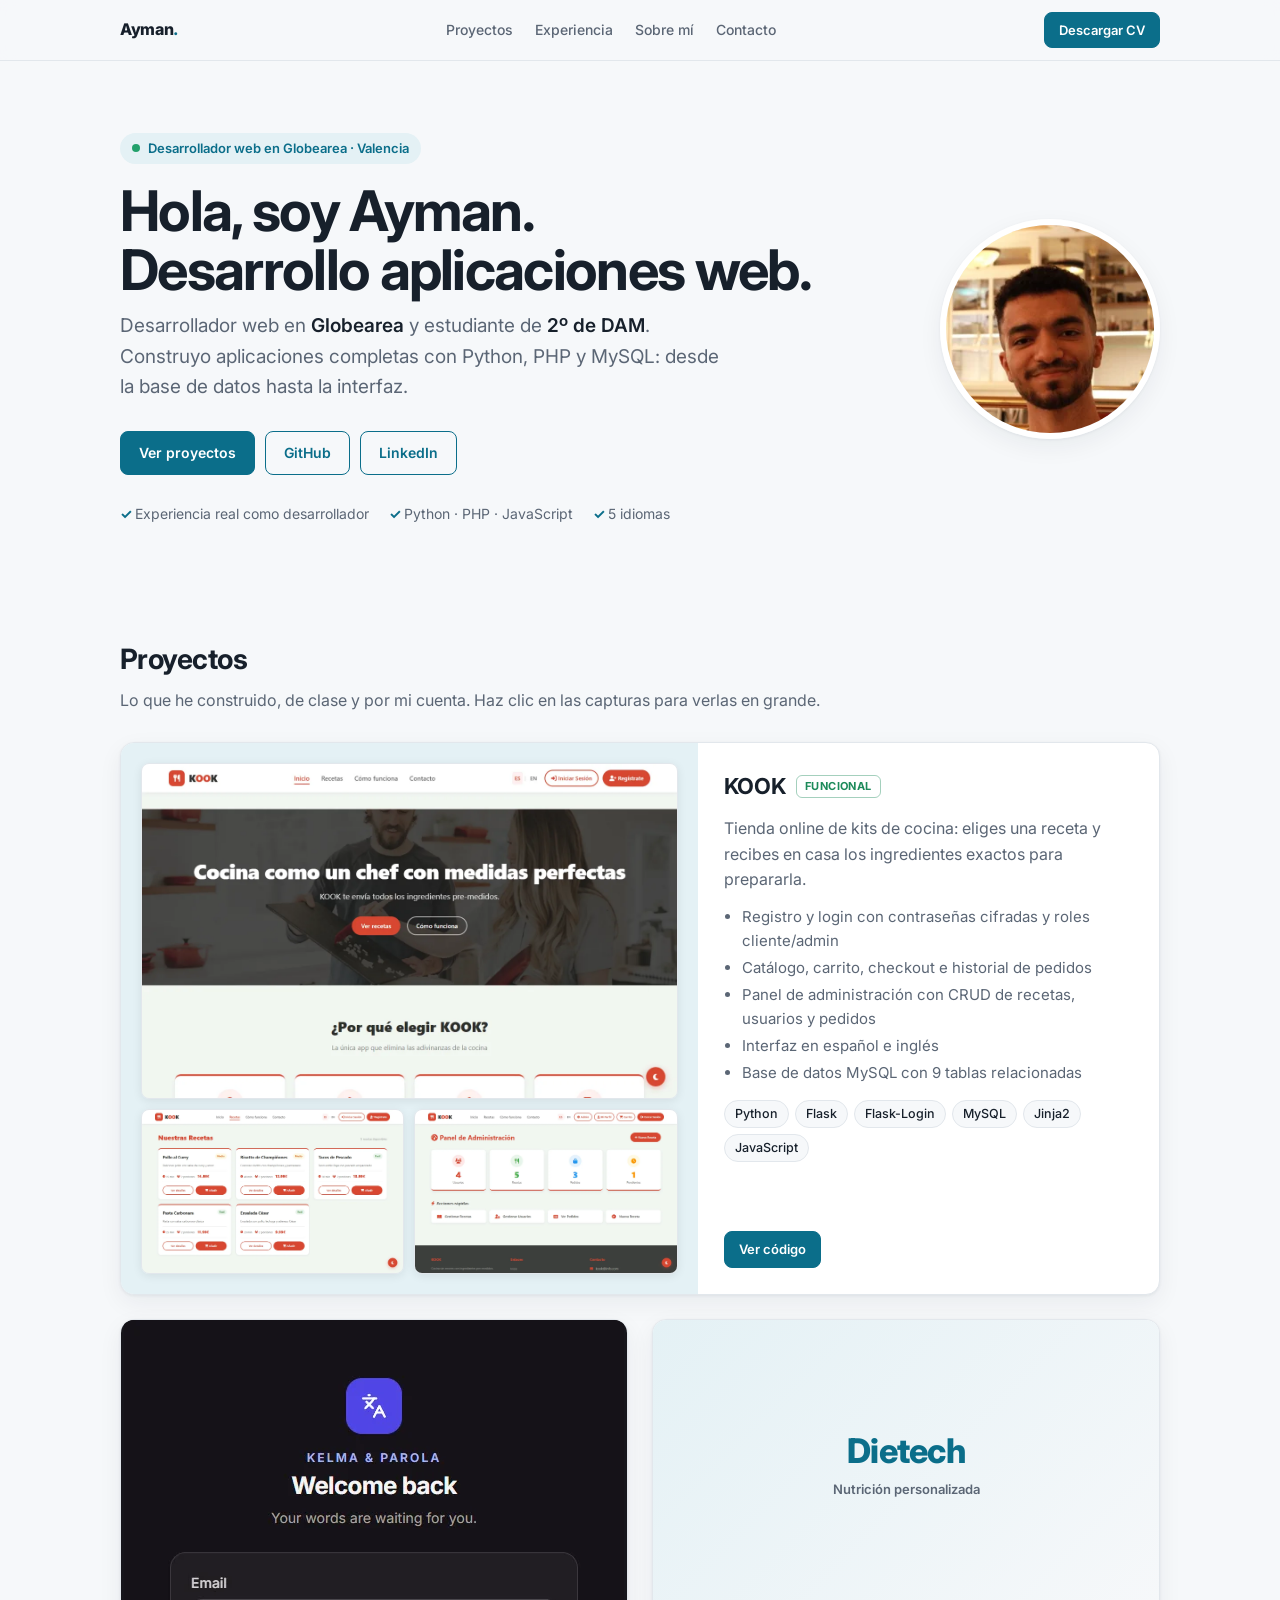
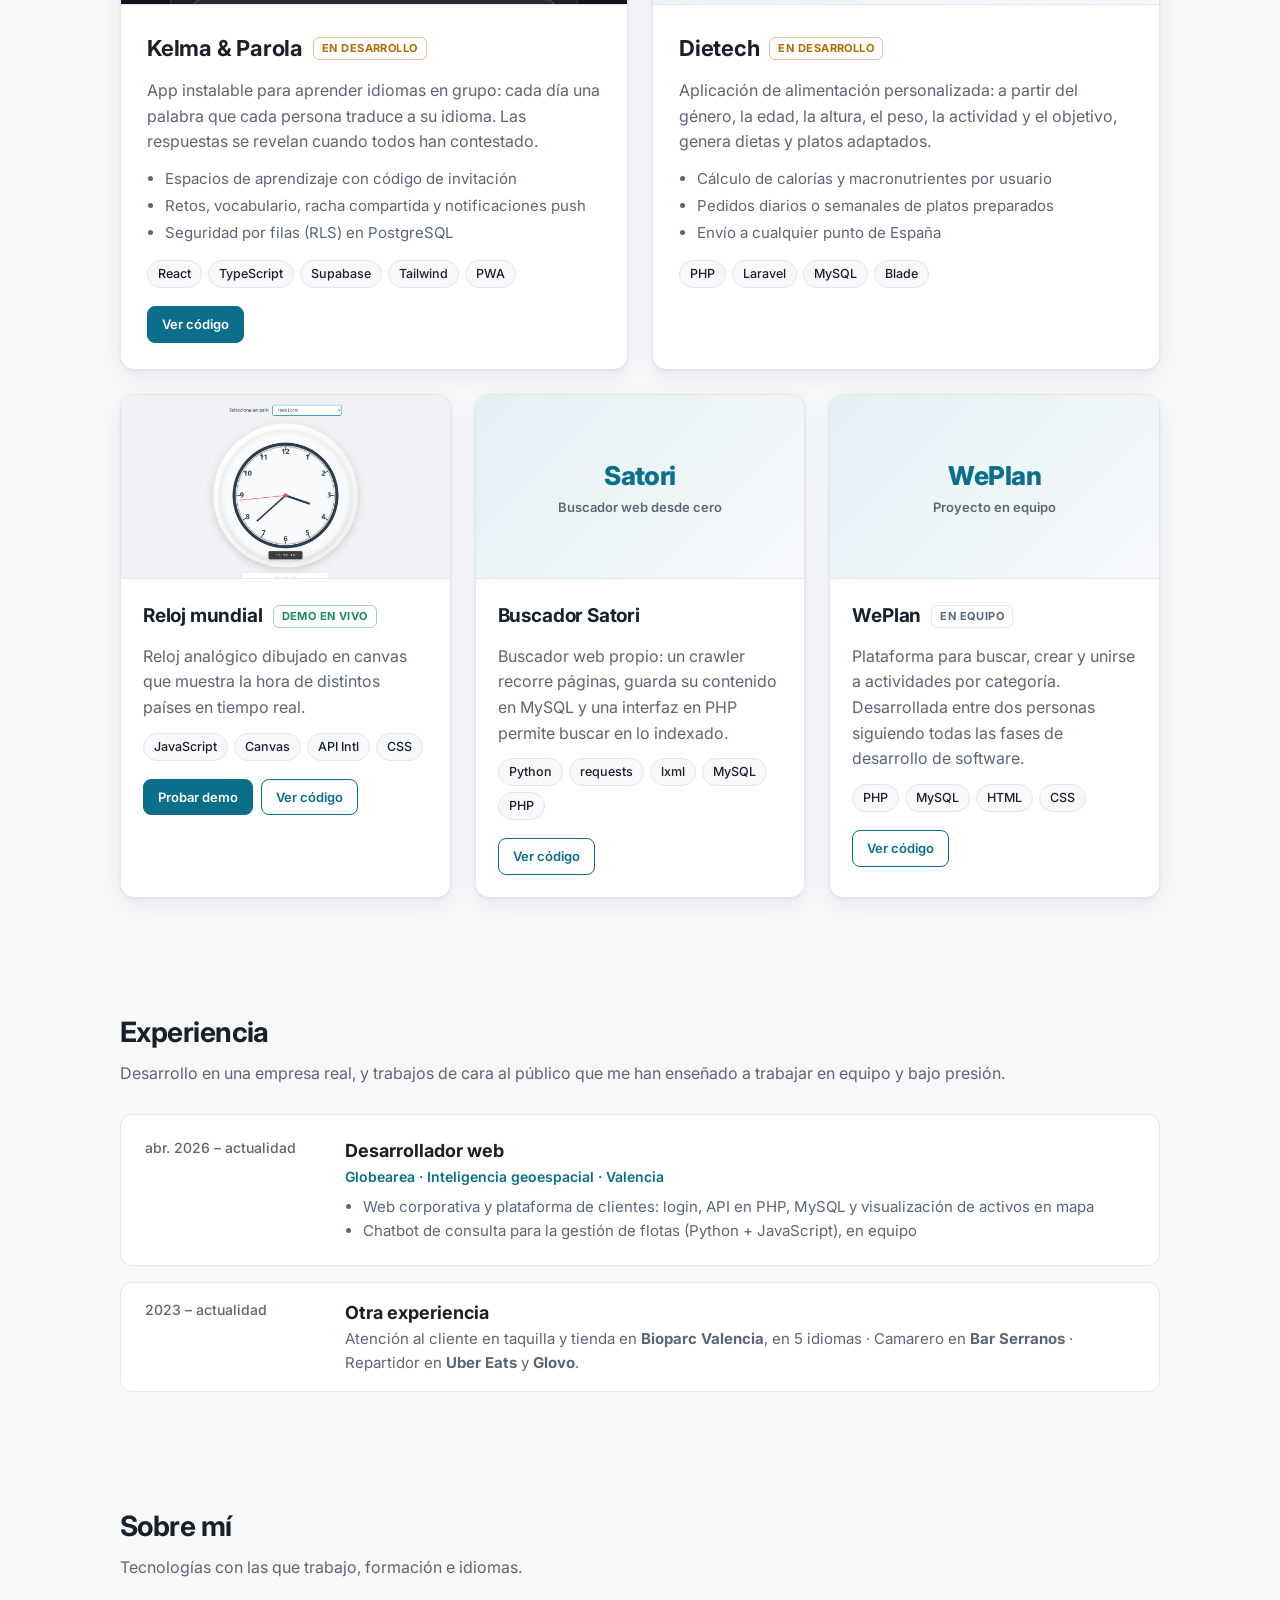
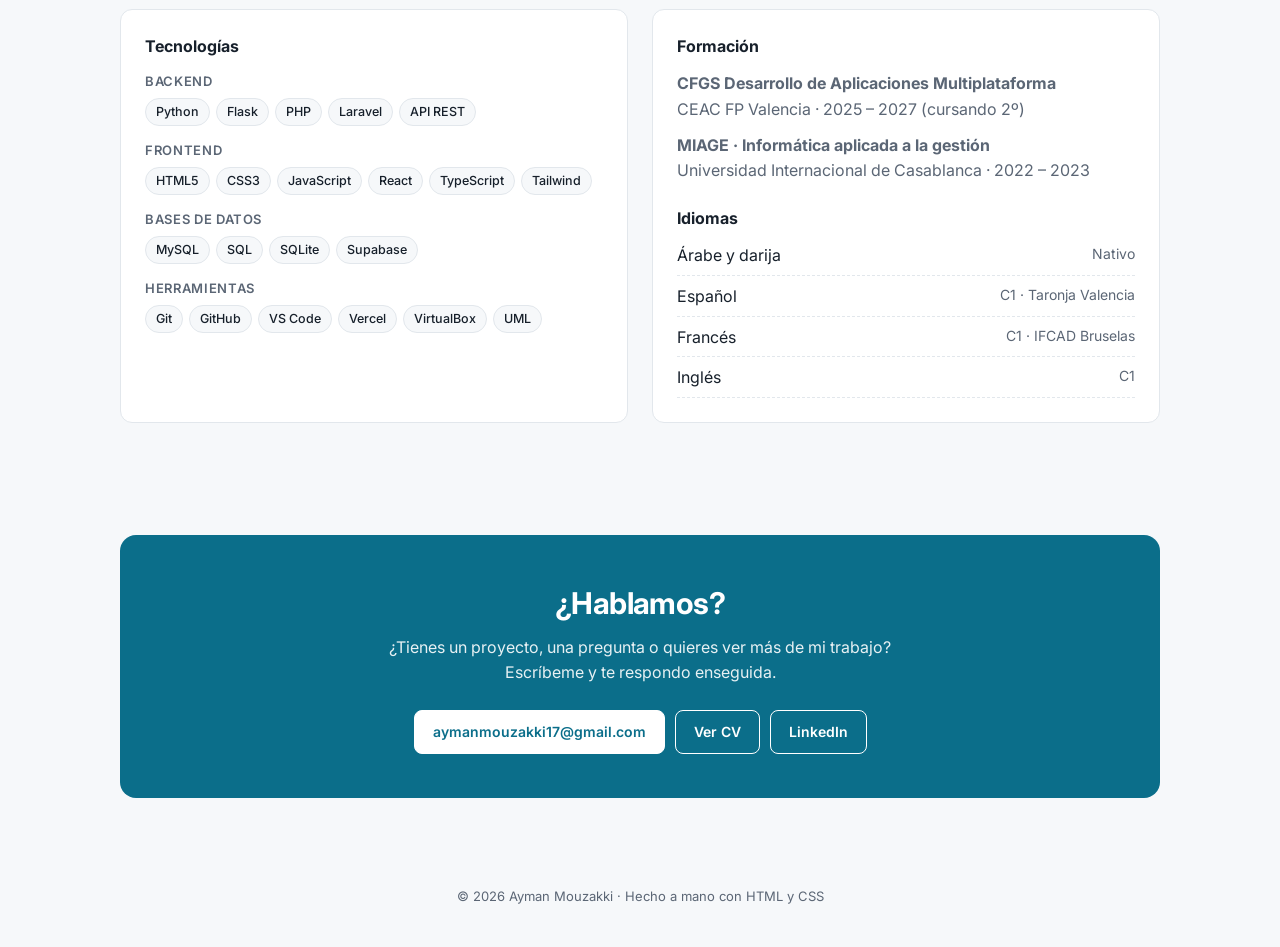
==== commit c7b601c0: "Quitar la búsqueda de prácticas Co-Authored-By: Claude Opus 5.5 <noreply@anthropic.com>" ====
--- a/index.html
+++ b/index.html
@@ -6,7 +6,7 @@
   <title>Ayman Mouzakki · Portafolio</title>
   <meta name="description" content="Portafolio de Ayman Mouzakki, desarrollador web y estudiante de 2º de DAM en Valencia. Proyectos con Python, Flask, PHP, Laravel, React y MySQL.">
   <meta property="og:title" content="Ayman Mouzakki · Portafolio">
-  <meta property="og:description" content="Desarrollador web y estudiante de 2º de DAM en Valencia. Busco prácticas.">
+  <meta property="og:description" content="Desarrollador web y estudiante de 2º de DAM en Valencia.">
   <meta property="og:image" content="https://aymanmzkk.github.io/Portafolio/img/kook-home.webp">
   <link rel="icon" href="data:image/svg+xml,<svg xmlns='http://www.w3.org/2000/svg' viewBox='0 0 64 64'><rect width='64' height='64' rx='14' fill='%230b6e8a'/><text x='32' y='42' font-family='Arial' font-weight='700' font-size='26' fill='white' text-anchor='middle'>AM</text></svg>">
   <link rel="preconnect" href="https://fonts.googleapis.com">
@@ -229,7 +229,7 @@
   <header class="hero">
     <div class="wrap">
       <div>
-        <span class="pill">Busco prácticas de formación en empresa · Valencia</span>
+        <span class="pill">Desarrollador web en Globearea · Valencia</span>
         <h1>Hola, soy Ayman.<br>Desarrollo aplicaciones web.</h1>
         <p class="lead">
           Desarrollador web en <strong>Globearea</strong> y estudiante de <strong>2º de DAM</strong>.
@@ -430,7 +430,7 @@
       <div class="wrap">
         <div class="contact">
           <h2>¿Hablamos?</h2>
-          <p>Busco empresa para las prácticas de 2º de DAM en Valencia. Escríbeme y te respondo enseguida.</p>
+          <p>¿Tienes un proyecto, una pregunta o quieres ver más de mi trabajo? Escríbeme y te respondo enseguida.</p>
           <div class="actions">
             <a class="btn btn-primary" href="mailto:aymanmouzakki17@gmail.com">aymanmouzakki17@gmail.com</a>
             <a class="btn" href="https://aymanmzkk.github.io/Curriculum/">Ver CV</a>
